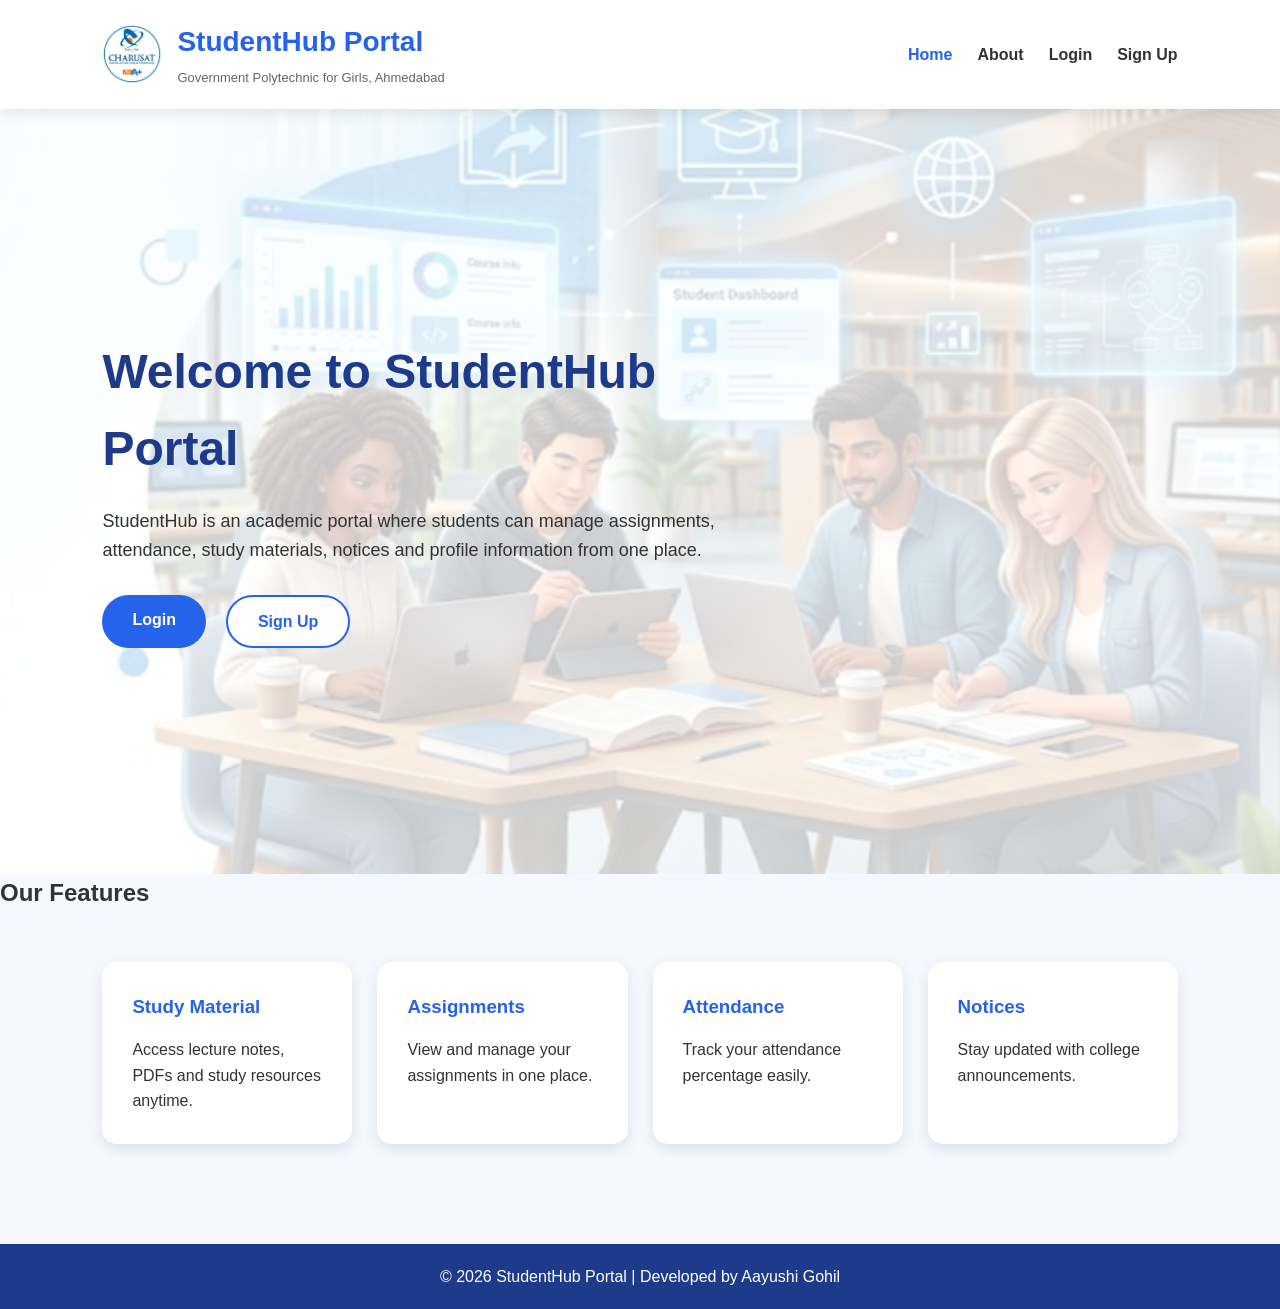
==== index.html @ e75ab16a "Completed Practical 1 - StudentHub Portal" ====
<!DOCTYPE html>
<html lang="en">

<head>
    <meta charset="UTF-8">
    <meta name="viewport" content="width=device-width, initial-scale=1.0">
    <title>StudentHub Portal</title>

    <!-- CSS -->
    <link rel="stylesheet" href="style.css">
</head>

<body>

    <!-- ===== HEADER ===== -->
    <header>

       <div class="logo">

    <img src="images/college-logo.png"
         alt="College Logo">

    <div class="logo-text">

        <h2>StudentHub Portal</h2>

        <p>Government Polytechnic for Girls, Ahmedabad</p>

    </div>

</div>

        <nav>
            <ul>
                <li><a href="index.html" class="active">Home</a></li>
                <li><a href="About.html">About</a></li>
                <li><a href="login.html">Login</a></li>
                <li><a href="Signup.html">Sign Up</a></li>
            </ul>
        </nav>

    </header>


    <main>

        <section class="hero">

            <div class="hero-text">

                <h1>Welcome to StudentHub Portal</h1>

                <p>
                    StudentHub is an academic portal where students can
                    manage assignments, attendance, study materials,
                    notices and profile information from one place.
                </p>

                <div class="buttons">

                    <a href="login.html" class="btn">Login</a>

                    <a href="Signup.html" class="btn secondary-btn">Sign Up</a>

                
        </section>


        <section class="features">

            <h2>Our Features</h2>

            <div class="feature-container">

                <article class="card">
                    <h3>Study Material</h3>
                    <p>Access lecture notes, PDFs and study resources anytime.</p>
                </article>

                <article class="card">
                    <h3>Assignments</h3>
                    <p>View and manage your assignments in one place.</p>
                </article>

                <article class="card">
                    <h3>Attendance</h3>
                    <p>Track your attendance percentage easily.</p>
                </article>

                <article class="card">
                    <h3>Notices</h3>
                    <p>Stay updated with college announcements.</p>
                </article>

            </div>

        </section>

    </main>

    <footer>

        <p>
            © 2026 StudentHub Portal | Developed by Aayushi Gohil
        </p>

    </footer>

</body>

</html>
---- style.css ----
/* =========================
   GLOBAL SETTINGS
========================= */

* {
    margin: 0;
    padding: 0;
    box-sizing: border-box;
    font-family: "Poppins", Arial, sans-serif;
}

body {
    background: #f5f8ff;
    color: #333;
    line-height: 1.6;
}


img {
    max-width: 100%;
}


/* =========================
   HEADER / NAVBAR
========================= */

header {

    background: white;

    display: flex;
    justify-content: space-between;
    align-items: center;

    padding: 20px 8%;

    box-shadow: 0 3px 15px rgba(0,0,0,0.1);

    position: sticky;
    top:0;

    z-index:100;

}



.logo h2 {

    color:#2563eb;
    font-size:28px;

}



nav ul {

    display:flex;
    list-style:none;
    gap:25px;

}



nav ul li a {

    text-decoration:none;
    color:#333;

    font-weight:600;

    transition:0.3s;

}



nav ul li a:hover,
nav ul li a.active {

    color:#2563eb;

}




/* =========================
   FOOTER
========================= */


footer {

    background:#1e3a8a;

    color:white;

    text-align:center;

    padding:20px;

    margin-top:50px;

}





/* =========================
   HOME PAGE HERO
========================= */


.hero {


    min-height:85vh;

    display:flex;

    align-items:center;

    padding:60px 8%;


    background-image:url("images/hero.jpg");

    background-size:cover;

    background-position:center;

    position:relative;


}



.hero::before {

    content:"";

    position:absolute;

    inset:0;

    background:rgba(255,255,255,0.78);

}



.hero-text {

    position:relative;

    z-index:1;

    width:60%;

}



.hero-text h1 {

    font-size:48px;

    color:#1e3a8a;

    margin-bottom:20px;

}



.hero-text p {

    font-size:18px;

    margin-bottom:30px;

}




.buttons {

    display:flex;

    gap:20px;

}




.btn,
button {


    padding:12px 30px;

    border:none;

    background:#2563eb;

    color:white;

    border-radius:30px;

    text-decoration:none;

    cursor:pointer;

    font-weight:bold;

}



.btn:hover,
button:hover {

    background:#1d4ed8;

}




.secondary-btn {

    background:white;

    color:#2563eb;

    border:2px solid #2563eb;

}





/* =========================
   COMMON PAGE BANNER
========================= */


.page-banner {


    text-align:center;

    padding:60px 8%;

    background:#eaf2ff;

}



.page-banner h1 {

    color:#1e3a8a;

    font-size:40px;

}





/* =========================
   CARDS
========================= */


.card {


    background:white;

    padding:30px;

    border-radius:15px;

    box-shadow:0 5px 15px rgba(0,0,0,0.1);

    transition:0.3s;


}



.card:hover {

    transform:translateY(-8px);

}



.card h3 {

    color:#2563eb;

    margin-bottom:15px;

}



/* =========================
   FEATURES / DASHBOARD CARDS
========================= */


.feature-container,
.stats-container,
.material-container {


    display:grid;

    grid-template-columns:repeat(4,1fr);

    gap:25px;

    padding:50px 8%;

}




/* =========================
   ABOUT PAGE
========================= */


.about-section {


    display:flex;

    align-items:center;

    gap:40px;

    padding:70px 8%;


}



.about-image,
.about-content {

    width:50%;

}



.about-image img {


    border-radius:20px;

    box-shadow:0 10px 25px rgba(0,0,0,0.15);

}



.about-content h1 {

    color:#1e3a8a;

    font-size:40px;

}





.info-section {


    display:grid;

    grid-template-columns:repeat(2,1fr);

    gap:30px;

    padding:50px 8%;

}




/* =========================
   LOGIN & SIGNUP
========================= */


.login-section,
.signup-section {


    min-height:75vh;

    display:flex;

    justify-content:center;

    align-items:center;

    padding:50px;


}



.login-container,
.signup-container {


    background:white;

    padding:40px;

    width:450px;

    border-radius:20px;

    box-shadow:0 10px 25px rgba(0,0,0,0.1);

}



.login-container h1,
.signup-container h1 {


    color:#1e3a8a;

    text-align:center;

    margin-bottom:15px;

}



.form-group {

    margin-bottom:20px;

}



.form-group label {

    display:block;

    margin-bottom:8px;

    font-weight:bold;

}



input,
select {


    width:100%;

    padding:12px;

    border:1px solid #ccc;

    border-radius:8px;

}




form button {

    width:100%;

}




/* =========================
   TABLES
========================= */


.assignment-section,
.attendance-table {


    padding:50px 8%;


}



table {


    width:100%;

    border-collapse:collapse;

    background:white;

    border-radius:10px;

    overflow:hidden;

}



th {


    background:#2563eb;

    color:white;

    padding:15px;

}



td {


    padding:15px;

    text-align:center;

    border-bottom:1px solid #ddd;

}
.dashboard-hero {


    display:flex;

    align-items:center;

    padding:60px 8%;

    gap:40px;


}
.dashboard-text,
.dashboard-image {

    width:50%;

}
.dashboard-image img {

    border-radius:20px;

}
.activity-section {

    padding:50px 8%;

}
.activity-section li {

    background:white;

    padding:15px;

    margin:10px;

    border-radius:10px;

}
.profile-section {


    display:flex;

    justify-content:center;

    gap:50px;

    padding:70px 8%;

}
.profile-card,
.profile-details {


    background:white;

    padding:30px;

    border-radius:20px;

    box-shadow:0 5px 15px rgba(0,0,0,0.1);

}
.profile-card img {


    width:200px;

    border-radius:50%;

}
.logout-section {


    min-height:70vh;

    display:flex;

    flex-direction:column;

    justify-content:center;

    align-items:center;

    gap:20px;

}



.logout-section a {


    background:#2563eb;

    color:white;

    padding:12px 30px;

    border-radius:30px;

    text-decoration:none;

}



/* =========================
   RESPONSIVE DESIGN
========================= */


@media(max-width:900px){


header {

    flex-direction:column;

    gap:20px;

}



nav ul {

    flex-wrap:wrap;

    justify-content:center;

}



.hero,
.about-section,
.dashboard-hero,
.profile-section {


    flex-direction:column;

    text-align:center;

}



.hero-text,
.about-image,
.about-content,
.dashboard-text,
.dashboard-image {


    width:100%;

}



.feature-container,
.stats-container,
.material-container {


    grid-template-columns:repeat(2,1fr);

}



.info-section {

    grid-template-columns:1fr;

}


}




@media(max-width:600px){


.logo h2 {

    font-size:24px;

}



.hero-text h1 {

    font-size:32px;

}



.buttons {

    flex-direction:column;

}



.feature-container,
.stats-container,
.material-container {


    grid-template-columns:1fr;

}



.login-container,
.signup-container {


    width:100%;

}



table {

    font-size:14px;

}



.profile-section {

    padding:30px;

}


}
/* Logo */

.logo{
    display:flex;
    align-items:center;
    gap:15px;
}

.logo img{
    width:60px;
    height:60px;
    object-fit:contain;
}

.logo-text h2{
    color:#2563eb;
    font-size:28px;
    margin:0;
}

.logo-text p{
    font-size:13px;
    color:#666;
    margin-top:3px;
}
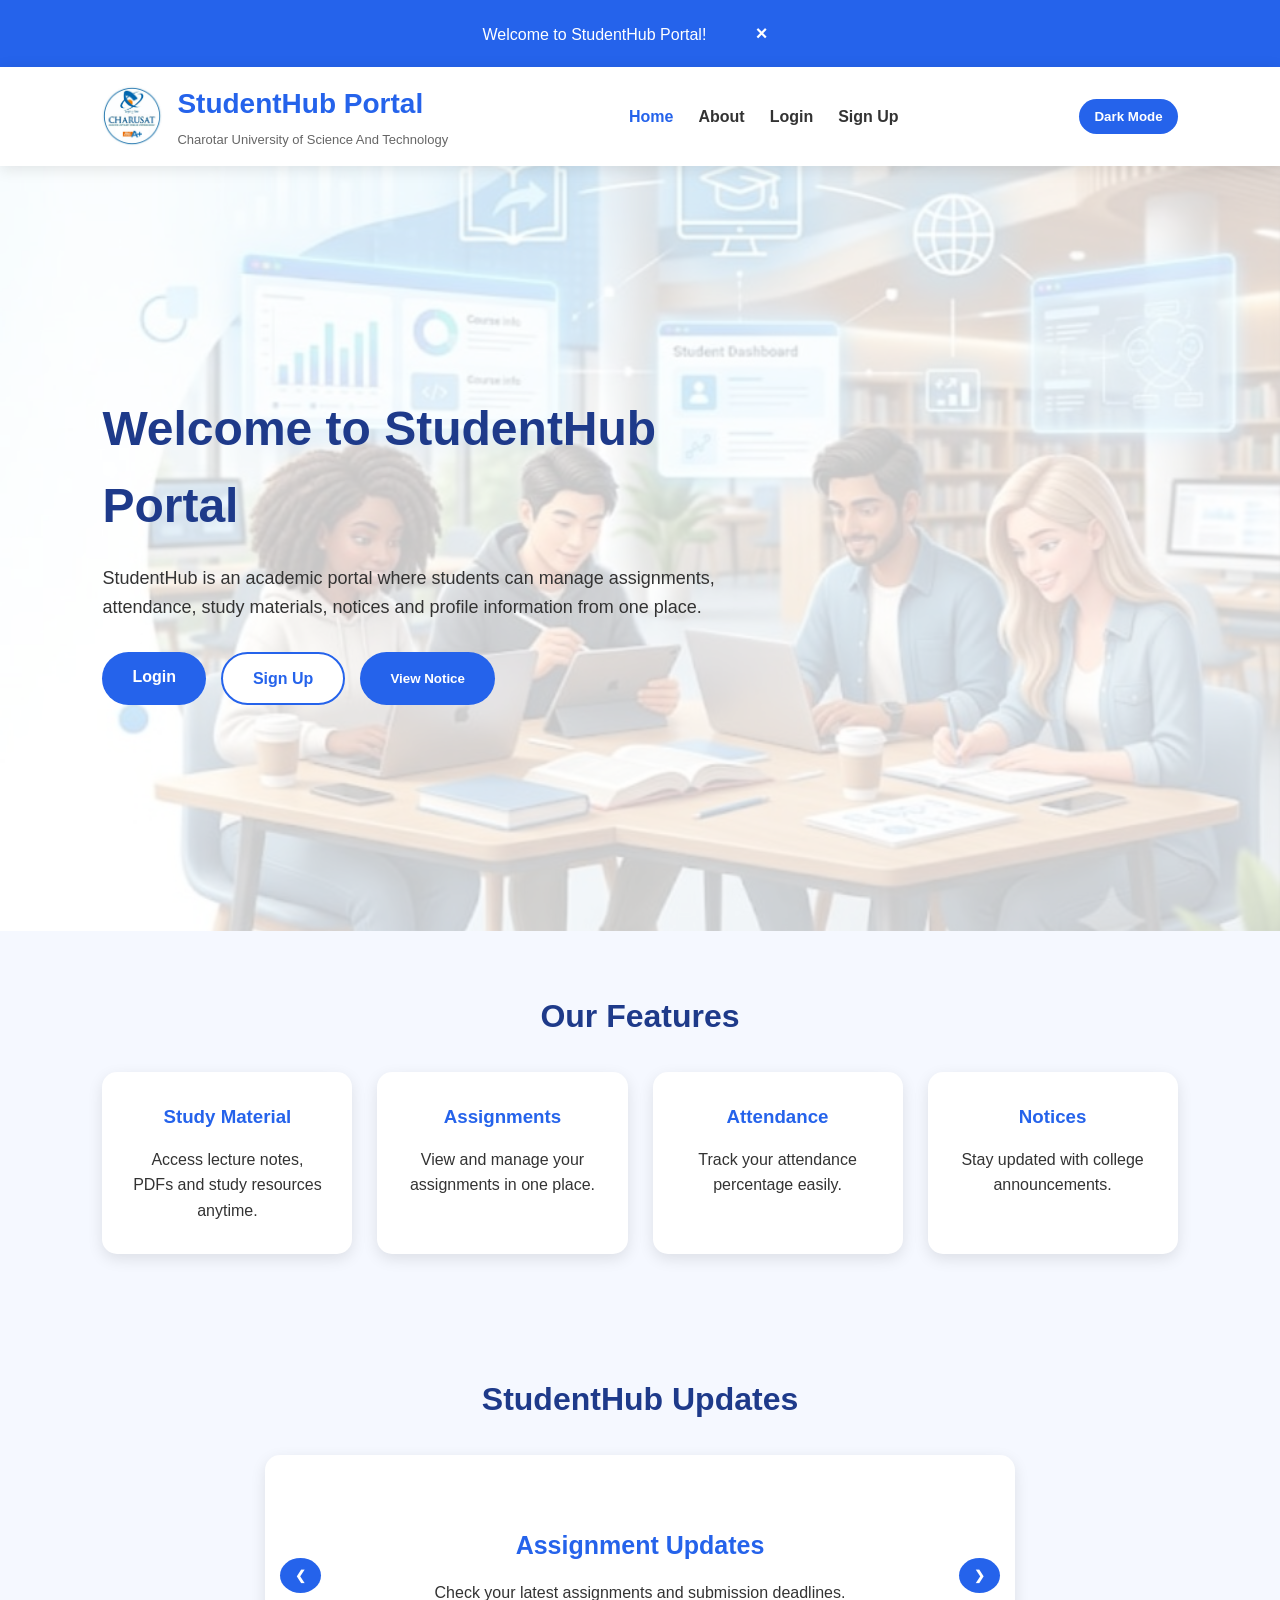
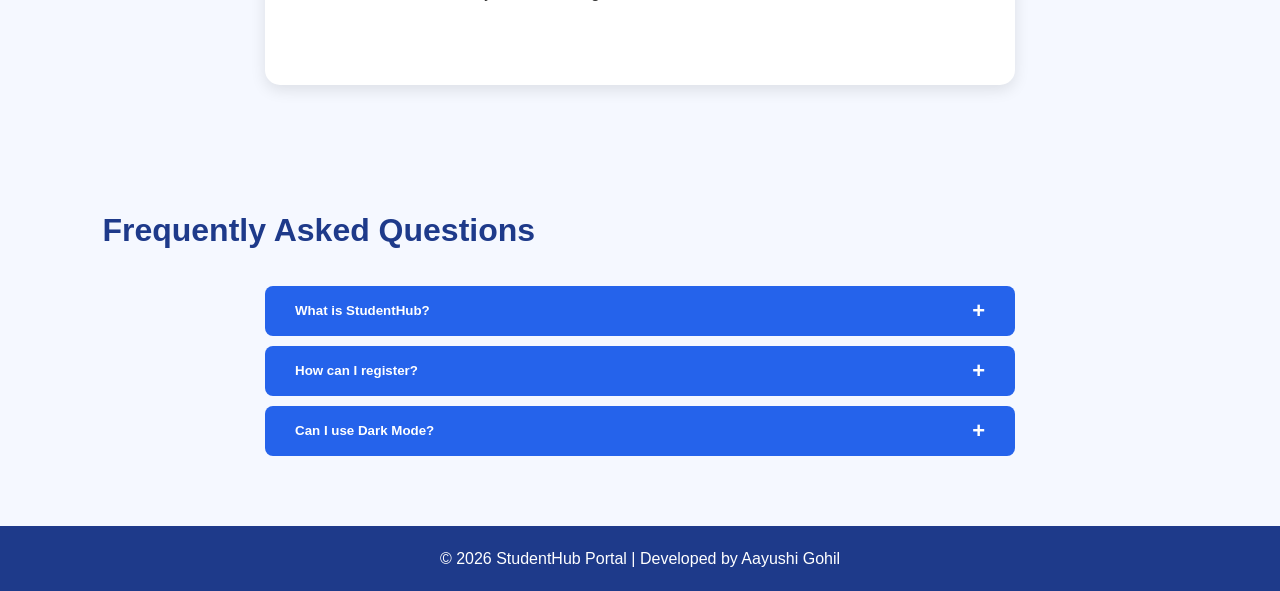
==== commit f4ddeb33: "Add StudentHub practical updates" ====
--- a/index.html
+++ b/index.html
@@ -1,111 +1,373 @@
+
 <!DOCTYPE html>
 <html lang="en">
-
 <head>
     <meta charset="UTF-8">
     <meta name="viewport" content="width=device-width, initial-scale=1.0">
+
     <title>StudentHub Portal</title>
 
-    <!-- CSS -->
     <link rel="stylesheet" href="style.css">
 </head>
 
 <body>
 
-    <!-- ===== HEADER ===== -->
+    <div id="notification" class="notification">
+         Welcome to StudentHub Portal!
+        <button onclick="closeNotification()">×</button>
+    </div>
     <header>
 
-       <div class="logo">
-
-    <img src="images/college-logo.png"
-         alt="College Logo">
-
-    <div class="logo-text">
-
-        <h2>StudentHub Portal</h2>
-
-        <p>Government Polytechnic for Girls, Ahmedabad</p>
-
-    </div>
-
-</div>
+        <div class="logo">
+
+            <img src="images/college-logo.png" alt="StudentHub Logo">
+
+            <div class="logo-text">
+
+                <h2>StudentHub Portal</h2>
+
+                <p>
+                    Charotar University of Science And Technology
+                </p>
+
+            </div>
+
+        </div>
+      <button 
+    class="hamburger" 
+    onclick="toggleMenu()" 
+    aria-label="Open navigation menu"
+    aria-expanded="false"
+    aria-controls="navMenu">
+    ☰
+</button>
 
         <nav>
-            <ul>
-                <li><a href="index.html" class="active">Home</a></li>
-                <li><a href="About.html">About</a></li>
-                <li><a href="login.html">Login</a></li>
-                <li><a href="Signup.html">Sign Up</a></li>
+
+            <ul id="navMenu">
+
+                <li>
+                    <a href="index.html" class="active">
+                        Home
+                    </a>
+                </li>
+
+                <li>
+                    <a href="About.html">
+                        About
+                    </a>
+                </li>
+
+                <li>
+                    <a href="login.html">
+                        Login
+                    </a>
+                </li>
+
+                <li>
+                    <a href="Signup.html">
+                        Sign Up
+                    </a>
+                </li>
+
             </ul>
+
         </nav>
-
+        <button id="themeBtn" class="theme-btn" onclick="toggleTheme()">
+    Dark Mode
+</button>
     </header>
 
-
     <main>
-
         <section class="hero">
 
             <div class="hero-text">
 
-                <h1>Welcome to StudentHub Portal</h1>
+                <h1>
+                    Welcome to StudentHub Portal
+                </h1>
 
                 <p>
+
                     StudentHub is an academic portal where students can
                     manage assignments, attendance, study materials,
                     notices and profile information from one place.
+
                 </p>
 
+
                 <div class="buttons">
 
-                    <a href="login.html" class="btn">Login</a>
-
-                    <a href="Signup.html" class="btn secondary-btn">Sign Up</a>
-
-                
+                    <a href="login.html" class="btn">
+                        Login
+                    </a>
+
+                    <a href="Signup.html"
+                       class="btn secondary-btn">
+
+                        Sign Up
+
+                    </a>
+
+                    <button onclick="openModal()">
+                        View Notice
+                    </button>
+
+                </div>
+
+            </div>
+
         </section>
-
-
         <section class="features">
 
             <h2>Our Features</h2>
 
+
             <div class="feature-container">
 
+
                 <article class="card">
-                    <h3>Study Material</h3>
-                    <p>Access lecture notes, PDFs and study resources anytime.</p>
+
+                    <h3>
+                         Study Material
+                    </h3>
+
+                    <p>
+                        Access lecture notes, PDFs and study
+                        resources anytime.
+                    </p>
+
                 </article>
 
+
                 <article class="card">
-                    <h3>Assignments</h3>
-                    <p>View and manage your assignments in one place.</p>
+
+                    <h3>
+                         Assignments
+                    </h3>
+
+                    <p>
+                        View and manage your assignments
+                        in one place.
+                    </p>
+
                 </article>
 
+
                 <article class="card">
-                    <h3>Attendance</h3>
-                    <p>Track your attendance percentage easily.</p>
+
+                    <h3>
+                         Attendance
+                    </h3>
+
+                    <p>
+                        Track your attendance percentage easily.
+                    </p>
+
                 </article>
 
+
                 <article class="card">
-                    <h3>Notices</h3>
-                    <p>Stay updated with college announcements.</p>
+
+                    <h3>
+                         Notices
+                    </h3>
+                    <p>
+                        Stay updated with college announcements.
+                    </p>
                 </article>
 
+
             </div>
 
         </section>
 
+        <section class="slider-section">
+
+            <h2>
+                StudentHub Updates
+            </h2>
+
+            <div class="slider">
+
+
+                <div class="slide active">
+
+                    <h3>
+                        Assignment Updates
+                    </h3>
+
+                    <p>
+                        Check your latest assignments
+                        and submission deadlines.
+                    </p>
+
+                </div>
+
+
+                <div class="slide">
+
+                    <h3>
+                         College Events
+                    </h3>
+
+                    <p>
+                        Stay updated with upcoming
+                        college events and activities.
+                    </p>
+
+                </div>
+
+
+                <div class="slide">
+
+                    <h3>
+                         Important Notices
+                    </h3>
+
+                    <p>
+                        Never miss important college
+                        announcements.
+                    </p>
+
+                </div>
+
+
+                <button
+                    class="slider-btn prev"
+                    onclick="changeSlide(-1)">
+
+                    ❮
+
+                </button>
+
+
+                <button
+                    class="slider-btn next"
+                    onclick="changeSlide(1)">
+
+                    ❯
+
+                </button>
+
+
+            </div>
+
+        </section>
+
+
+
+        <!-- =========================
+             FAQ SECTION
+        ========================== -->
+
+        <section class="faq-section" id="faq">
+
+            <h2>
+                Frequently Asked Questions
+            </h2>
+
+
+            <div class="faq">
+
+
+                <button class="faq-question">
+
+                    What is StudentHub?
+                    <span>+</span>
+                </button>
+                <div class="faq-answer">
+
+                    <p>
+
+                        StudentHub is an academic portal
+                        that helps students manage study
+                        materials, assignments, attendance
+                        and notices.
+
+                    </p>
+
+                </div>
+
+            </div>
+
+
+
+            <div class="faq">
+
+
+                <button class="faq-question">
+
+                    How can I register?
+
+                    <span>+</span>
+
+                </button>
+
+
+                <div class="faq-answer">
+
+                    <p>
+
+                        Click on the Sign Up option in the
+                        navigation menu and complete the
+                        registration form.
+
+                    </p>
+
+                </div>
+
+            </div>
+            <div class="faq">
+                <button class="faq-question">
+                    Can I use Dark Mode?
+                    <span>+</span>
+                </button>
+                <div class="faq-answer">
+
+                    <p>
+
+                        Yes. Click the Dark Mode button
+                        at the top of the page. Your
+                        preference is saved automatically.
+
+                    </p>
+
+                </div>
+
+            </div>
+        </section>
     </main>
-
+    <div id="modal" class="modal">
+        <div class="modal-content">
+            <button
+                class="close-btn"
+                onclick="closeModal()">
+
+                ×
+            </button>
+            <h2>
+                 Important Notice
+            </h2>
+            <p>
+                Internal examinations will begin next week.
+                Students are requested to check the examination
+                schedule and prepare accordingly.
+            </p>
+            <button onclick="closeModal()">
+                Okay
+            </button>
+        </div>
+    </div>
     <footer>
-
         <p>
-            © 2026 StudentHub Portal | Developed by Aayushi Gohil
+            © 2026 StudentHub Portal |
+            Developed by Aayushi Gohil
+
         </p>
 
     </footer>
+    <script src="script.js"></script>
 
 </body>
-
 </html>
--- a/style.css
+++ b/style.css
@@ -1,6 +1,3 @@
-/* =========================
-   GLOBAL SETTINGS
-========================= */
 
 * {
     margin: 0;
@@ -8,841 +5,2403 @@
     box-sizing: border-box;
     font-family: "Poppins", Arial, sans-serif;
 }
-
+html {
+    scroll-behavior: smooth;
+}
 body {
     background: #f5f8ff;
     color: #333;
     line-height: 1.6;
-}
-
-
+    transition: 0.3s;
+}
 img {
     max-width: 100%;
 }
-
-
-/* =========================
-   HEADER / NAVBAR
-========================= */
-
 header {
-
     background: white;
-
     display: flex;
     justify-content: space-between;
     align-items: center;
-
-    padding: 20px 8%;
-
-    box-shadow: 0 3px 15px rgba(0,0,0,0.1);
-
+    padding: 15px 8%;
+    box-shadow: 0 3px 15px rgba(0, 0, 0, 0.1);
     position: sticky;
-    top:0;
-
-    z-index:100;
-
-}
-
-
-
-.logo h2 {
-
-    color:#2563eb;
-    font-size:28px;
-
-}
-
-
-
+    top: 0;
+    z-index: 100;
+}
+.logo {
+    display: flex;
+    align-items: center;
+    gap: 15px;
+}
+.logo img {
+    width: 60px;
+    height: 60px;
+    object-fit: contain;
+}
+.logo-text h2 {
+    color: #2563eb;
+    font-size: 28px;
+    margin: 0;
+}
+
+.logo-text p {
+    font-size: 13px;
+    color: #666;
+    margin-top: 3px;
+}
 nav ul {
-
-    display:flex;
-    list-style:none;
-    gap:25px;
-
-}
-
-
-
+    display: flex;
+    list-style: none;
+    gap: 25px;
+}
 nav ul li a {
-
-    text-decoration:none;
-    color:#333;
-
-    font-weight:600;
-
-    transition:0.3s;
-
-}
-
-
-
+    text-decoration: none;
+    color: #333;
+    font-weight: 600;
+    transition: 0.3s;
+}
 nav ul li a:hover,
 nav ul li a.active {
-
-    color:#2563eb;
-
-}
-
-
-
-
-/* =========================
-   FOOTER
-========================= */
-
-
-footer {
-
-    background:#1e3a8a;
-
-    color:white;
-
-    text-align:center;
-
-    padding:20px;
-
-    margin-top:50px;
-
-}
-
-
-
-
-
-/* =========================
-   HOME PAGE HERO
-========================= */
-
-
-.hero {
-
-
-    min-height:85vh;
-
-    display:flex;
-
-    align-items:center;
-
-    padding:60px 8%;
-
-
-    background-image:url("images/hero.jpg");
-
-    background-size:cover;
-
-    background-position:center;
-
-    position:relative;
-
-
-}
-
-
-
-.hero::before {
-
-    content:"";
-
-    position:absolute;
-
-    inset:0;
-
-    background:rgba(255,255,255,0.78);
-
-}
-
-
-
-.hero-text {
-
-    position:relative;
-
-    z-index:1;
-
-    width:60%;
-
-}
-
-
-
-.hero-text h1 {
-
-    font-size:48px;
-
-    color:#1e3a8a;
-
-    margin-bottom:20px;
-
-}
-
-
-
-.hero-text p {
-
-    font-size:18px;
-
-    margin-bottom:30px;
-
-}
-
-
-
-
-.buttons {
-
-    display:flex;
-
-    gap:20px;
-
-}
-
-
-
-
+    color: #2563eb;
+}
+.hamburger {
+    display: none;
+    background: #2563eb;
+    color: white;
+    border: none;
+    padding: 10px 15px;
+    border-radius: 6px;
+    cursor: pointer;
+    font-size: 20px;
+}
+.notification {
+    background: #2563eb;
+    color: white;
+    text-align: center;
+    padding: 10px;
+    font-weight: 500;
+}
+.notification button {
+    background: transparent;
+    border: none;
+    color: white;
+    font-size: 20px;
+    margin-left: 15px;
+    cursor: pointer;
+}
 .btn,
 button {
-
-
-    padding:12px 30px;
-
-    border:none;
-
-    background:#2563eb;
-
-    color:white;
-
-    border-radius:30px;
-
-    text-decoration:none;
-
-    cursor:pointer;
-
-    font-weight:bold;
-
-}
-
-
+    padding: 12px 30px;
+    border: none;
+    background: #2563eb;
+    color: white;
+    border-radius: 30px;
+    text-decoration: none;
+    cursor: pointer;
+    font-weight: bold;
+    transition: 0.3s;
+}
 
 .btn:hover,
 button:hover {
-
-    background:#1d4ed8;
-
-}
-
-
-
-
+    background: #1d4ed8;
+}
 .secondary-btn {
-
-    background:white;
-
-    color:#2563eb;
-
-    border:2px solid #2563eb;
-
-}
-
-
-
-
-
-/* =========================
-   COMMON PAGE BANNER
-========================= */
-
+    background: white;
+    color: #2563eb;
+    border: 2px solid #2563eb;
+}
+.theme-btn {
+    padding: 10px 15px;
+    border: none;
+    border-radius: 20px;
+    background: #2563eb;
+    color: white;
+    cursor: pointer;
+}
+.hero {
+    min-height: 85vh;
+    display: flex;
+    align-items: center;
+    padding: 60px 8%;
+    background-image: url("images/hero.jpg");
+    background-size: cover;
+    background-position: center;
+    position: relative;
+}
+.hero::before {
+    content: "";
+    position: absolute;
+    inset: 0;
+    background: rgba(255, 255, 255, 0.78);
+}
+.hero-text {
+    position: relative;
+    z-index: 1;
+    width: 60%;
+}
+.hero-text h1 {
+    font-size: 48px;
+    color: #1e3a8a;
+    margin-bottom: 20px;
+}
+
+.hero-text p {
+    font-size: 18px;
+    margin-bottom: 30px;
+}
+.buttons {
+    display: flex;
+    gap: 15px;
+    flex-wrap: wrap;
+}
+.features {
+    padding: 60px 8%;
+    text-align: center;
+}
+
+.features h2,
+.slider-section h2,
+.faq-section h2 {
+    color: #1e3a8a;
+    margin-bottom: 30px;
+    font-size: 32px;
+}
+
+.feature-container {
+    display: grid;
+    grid-template-columns: repeat(4, 1fr);
+    gap: 25px;
+}
+.card {
+    background: white;
+    padding: 30px;
+    border-radius: 15px;
+    box-shadow: 0 5px 15px rgba(0, 0, 0, 0.1);
+    transition: 0.3s;
+}
+
+.card:hover {
+    transform: translateY(-8px);
+}
+
+.card h3 {
+    color: #2563eb;
+    margin-bottom: 15px;
+}
+.slider-section {
+    padding: 60px 8%;
+    text-align: center;
+}
+.slider {
+    position: relative;
+    max-width: 750px;
+    height: 230px;
+    margin: auto;
+    overflow: hidden;
+    background: white;
+    border-radius: 15px;
+    box-shadow: 0 5px 15px rgba(0, 0, 0, 0.1);
+}
+.slide {
+    display: none;
+    padding: 70px 50px;
+}
+
+.slide.active {
+    display: block;
+}
+.slide h3 {
+    color: #2563eb;
+    font-size: 25px;
+    margin-bottom: 15px;
+}
+
+.slider-btn {
+    position: absolute;
+    top: 45%;
+    padding: 10px 15px;
+    border-radius: 50%;
+}
+.prev {
+    left: 15px;
+}
+
+.next {
+    right: 15px;
+}
+.faq-section {
+    padding: 60px 8%;
+}
+.faq {
+    max-width: 750px;
+    margin: 10px auto;
+}
+.faq-question {
+    width: 100%;
+    border-radius: 8px;
+    display: flex;
+    justify-content: space-between;
+    align-items: center;
+    text-align: left;
+}
+
+.faq-question span {
+    font-size: 22px;
+}
+.faq-answer {
+    display: none;
+    background: white;
+    padding: 20px;
+    border-radius: 0 0 8px 8px;
+}
+.faq-answer.show {
+    display: block;
+}
+.modal {
+    display: none;
+    position: fixed;
+    inset: 0;
+    background: rgba(0, 0, 0, 0.6);
+    justify-content: center;
+    align-items: center;
+    z-index: 500;
+}
+.modal-content {
+    position: relative;
+    background: white;
+    padding: 40px;
+    width: 90%;
+    max-width: 500px;
+    border-radius: 15px;
+    text-align: center;
+    animation: popup 0.3s ease;
+}
+.modal-content h2 {
+    color: #1e3a8a;
+    margin-bottom: 15px;
+}
+.modal-content p {
+    margin-bottom: 20px;
+}
+.close-btn {
+    position: absolute;
+    top: 10px;
+    right: 15px;
+    background: transparent;
+    color: #333;
+    font-size: 25px;
+    padding: 5px;
+}
+.close-btn:hover {
+    background: transparent;
+    color: red;
+}
+.dashboard-hero {
+    display: flex;
+    align-items: center;
+    justify-content: space-between;
+    gap: 50px;
+    padding: 60px 8%;
+    background: #f5f8ff;
+}
+.dashboard-text {
+    width: 55%;
+}
+.dashboard-text h1 {
+    font-size: 42px;
+    color: #1e3a8a;
+    margin-bottom: 20px;
+}
+.dashboard-text p {
+    font-size: 17px;
+    color: #555;
+    line-height: 1.7;
+}
+.dashboard-image {
+    width: 40%;
+    text-align: center;
+}
+.dashboard-image img {
+    width: 100%;
+    max-width: 450px;
+    height: 280px;
+    object-fit: cover;
+    border-radius: 15px;
+    box-shadow: 0 5px 15px rgba(0, 0, 0, 0.12);
+}
+.stats-section {
+    padding: 50px 8%;
+    text-align: center;
+    background: white;
+}
+.stats-section h2 {
+    color: #1e3a8a;
+    font-size: 32px;
+    margin-bottom: 30px;
+}
+.stats-container {
+    display: grid;
+    grid-template-columns: repeat(4, 1fr);
+    gap: 25px;
+}
+.stats-container .card {
+    background: white;
+    padding: 30px 20px;
+    border-radius: 15px;
+    box-shadow: 0 5px 15px rgba(0, 0, 0, 0.1);
+    transition: 0.3s;
+}
+.stats-container .card:hover {
+    transform: translateY(-8px);
+}
+.stats-container .card h3 {
+    color: #2563eb;
+    font-size: 20px;
+    margin-bottom: 12px;
+}
+
+.stats-container .card p {
+    color: #555;
+    font-size: 15px;
+}
+.activity-section {
+    padding: 50px 8%;
+    background: #f5f8ff;
+}
+
+.activity-section h2 {
+    text-align: center;
+    color: #1e3a8a;
+    font-size: 32px;
+    margin-bottom: 30px;
+}
+
+.activity-section ul {
+    max-width: 750px;
+    margin: auto;
+    padding: 0;
+    list-style: none;
+}
+
+.activity-section li {
+    background: white;
+    margin-bottom: 12px;
+    padding: 16px 20px;
+    border-left: 5px solid #2563eb;
+    border-radius: 6px;
+    box-shadow: 0 3px 10px rgba(0, 0, 0, 0.08);
+    color: #444;
+}
+.about-section {
+    display: flex;
+    align-items: center;
+    gap: 60px;
+    padding: 70px 8%;
+    background: #f5f8ff;
+}
+.about-image {
+    width: 45%;
+}
+.about-image img {
+    width: 100%;
+    height: 330px;
+    object-fit: cover;
+    border-radius: 15px;
+    box-shadow: 0 5px 15px rgba(0, 0, 0, 0.12);
+}
+.about-content {
+    width: 55%;
+}
+.about-content h1 {
+    color: #1e3a8a;
+    font-size: 38px;
+    margin-bottom: 20px;
+}
+.about-content p {
+    color: #555;
+    margin-bottom: 15px;
+    font-size: 16px;
+}
+.info-section {
+    display: grid;
+    grid-template-columns: repeat(2, 1fr);
+    gap: 25px;
+    padding: 50px 8%;
+    background: white;
+}
+
+.info-section article {
+    background: white;
+    padding: 30px;
+    border-radius: 15px;
+    box-shadow: 0 5px 15px rgba(0, 0, 0, 0.1);
+}
+
+.info-section h2 {
+    color: #2563eb;
+    margin-bottom: 15px;
+}
+
+.info-section p {
+    color: #555;
+}
+.mission-section {
+    padding: 60px 8%;
+    text-align: center;
+    background: #f5f8ff;
+}
+.mission-section > h2 {
+    color: #1e3a8a;
+    font-size: 32px;
+    margin-bottom: 30px;
+}
+
+.card-container {
+    display: grid;
+    grid-template-columns: repeat(3, 1fr);
+    gap: 25px;
+}
+
+.card-container .card {
+    background: white;
+}
+.login-section {
+    min-height: calc(100vh - 170px);
+    display: flex;
+    justify-content: center;
+    align-items: flex-start;
+    padding: 50px 20px;
+    background: #f5f8ff;
+}
+
+.login-container {
+    width: 420px;
+    background: white;
+    padding: 35px 40px;
+    border-radius: 10px;
+    box-shadow: 0 4px 15px rgba(0, 0, 0, 0.1);
+}
+
+.login-container h1 {
+    text-align: center;
+    color: #1e3f8f;
+    font-size: 28px;
+    margin-bottom: 10px;
+}
+
+.login-container > p:first-of-type {
+    text-align: center;
+    color: #555;
+    font-size: 14px;
+    line-height: 1.5;
+    margin-bottom: 25px;
+}
+
+.login-container form {
+    width: 100%;
+}
+
+.form-group {
+    margin-bottom: 18px;
+}
+.form-group label {
+    display: block;
+    color: #222;
+    font-size: 14px;
+    font-weight: 600;
+    margin-bottom: 7px;
+}
+.form-group input {
+    width: 100%;
+    height: 42px;
+    padding: 8px 12px;
+    border: 1px solid #c7c7c7;
+    border-radius: 5px;
+    outline: none;
+    font-size: 14px;
+    background: white;
+}
+.form-group input:focus {
+    border-color: #2864e8;
+    box-shadow: 0 0 4px rgba(40, 100, 232, 0.25);
+}
+.login-container form button {
+    width: 100%;
+    height: 42px;
+    border: none;
+    border-radius: 22px;
+    background: #2864e8;
+    color: white;
+    font-size: 15px;
+    font-weight: 600;
+    cursor: pointer;
+    margin-top: 5px;
+}
+.login-container form button:hover {
+    background: #1e52c7;
+}
+
+.login-container > p:last-of-type {
+    text-align: center;
+    color: #555;
+    font-size: 14px;
+    margin-top: 20px;
+}
+
+.login-container > p:last-of-type a {
+    color: #2864e8;
+    text-decoration: none;
+    font-weight: 600;
+}
+
+.login-container > p:last-of-type a:hover {
+    text-decoration: underline;
+}
+.signup-section {
+    min-height: calc(100vh - 170px);
+    display: flex;
+    justify-content: center;
+    align-items: flex-start;
+    padding: 40px 20px;
+    background: #f5f8ff;
+}
+.signup-container {
+    width: 480px;
+    background: white;
+    padding: 35px 40px;
+    border-radius: 10px;
+    box-shadow: 0 4px 15px rgba(0, 0, 0, 0.1);
+}
+.signup-container h1 {
+    text-align: center;
+    color: #1e3f8f;
+    font-size: 28px;
+    margin-bottom: 10px;
+}
+.signup-container > p:first-of-type {
+    text-align: center;
+    color: #555;
+    font-size: 14px;
+    margin-bottom: 25px;
+}
+
+.signup-container .form-group {
+    margin-bottom: 17px;
+}
+.signup-container .form-group label {
+    display: block;
+    font-weight: 600;
+    font-size: 14px;
+    margin-bottom: 7px;
+}
+.signup-container input[type="text"],
+.signup-container input[type="email"],
+.signup-container input[type="tel"],
+.signup-container input[type="password"],
+.signup-container select {
+    width: 100%;
+    height: 42px;
+    padding: 8px 12px;
+    border: 1px solid #c7c7c7;
+    border-radius: 5px;
+    outline: none;
+    font-size: 14px;
+    background: white;
+}
+.signup-container input:focus,
+.signup-container select:focus {
+    border-color: #2864e8;
+}
+.signup-container input[type="radio"] {
+    width: auto;
+    height: auto;
+    margin-right: 5px;
+    margin-left: 8px;
+}
+
+.signup-container input[type="radio"]:first-child {
+    margin-left: 0;
+}
+
+.signup-container form > button {
+    width: 100%;
+    height: 42px;
+    margin-top: 5px;
+}
+
+.signup-container > p:last-of-type {
+    text-align: center;
+    margin-top: 18px;
+    color: #555;
+    font-size: 14px;
+}
+
+.signup-container > p:last-of-type a {
+    color: #2563eb;
+    font-weight: 600;
+    text-decoration: none;
+}
 
 .page-banner {
-
-
-    text-align:center;
-
-    padding:60px 8%;
-
-    background:#eaf2ff;
-
-}
-
-
+    text-align: center;
+    padding: 50px 20px;
+    background: #f5f8ff;
+}
 
 .page-banner h1 {
-
-    color:#1e3a8a;
-
-    font-size:40px;
-
-}
-
-
-
-
-
-/* =========================
-   CARDS
-========================= */
-
-
-.card {
-
-
-    background:white;
-
-    padding:30px;
-
-    border-radius:15px;
-
-    box-shadow:0 5px 15px rgba(0,0,0,0.1);
-
-    transition:0.3s;
-
-
-}
-
-
-
-.card:hover {
-
-    transform:translateY(-8px);
-
-}
-
-
-
-.card h3 {
-
-    color:#2563eb;
-
-    margin-bottom:15px;
-
-}
-
-
-
-/* =========================
-   FEATURES / DASHBOARD CARDS
-========================= */
-
-
-.feature-container,
-.stats-container,
+    color: #1e3a8a;
+    font-size: 38px;
+    margin-bottom: 10px;
+}
+
+.page-banner p {
+    color: #555;
+    font-size: 16px;
+}
+.assignment-section {
+    padding: 30px 8% 60px;
+    background: #f5f8ff;
+}
+
+.assignment-section table {
+    width: 100%;
+    border-collapse: collapse;
+    background: white;
+    border-radius: 10px;
+    overflow: hidden;
+    box-shadow: 0 5px 15px rgba(0, 0, 0, 0.1);
+}
+
+.assignment-section th {
+    background: #2563eb;
+    color: white;
+    padding: 15px;
+    text-align: left;
+}
+
+.assignment-section td {
+    padding: 15px;
+    border-bottom: 1px solid #eee;
+}
+
+.assignment-section tr:last-child td {
+    border-bottom: none;
+}
+
+.assignment-section tr:hover {
+    background: #f5f8ff;
+}
+
+.attendance-overview {
+    padding: 30px 8%;
+    background: #f5f8ff;
+    text-align: center;
+}
+
+.attendance-card {
+    max-width: 400px;
+    margin: auto;
+    background: white;
+    padding: 35px;
+    border-radius: 15px;
+    box-shadow: 0 5px 15px rgba(0, 0, 0, 0.1);
+}
+
+.attendance-card h2 {
+    color: #1e3a8a;
+    margin-bottom: 10px;
+}
+
+.attendance-card h1 {
+    color: #2563eb;
+    font-size: 50px;
+    margin: 10px 0;
+}
+
+.attendance-card p {
+    color: #555;
+}
+
+.attendance-table {
+    padding: 30px 8% 60px;
+    background: #f5f8ff;
+}
+
+.attendance-table h2 {
+    text-align: center;
+    color: #1e3a8a;
+    margin-bottom: 25px;
+}
+
+.attendance-table table {
+    width: 100%;
+    border-collapse: collapse;
+    background: white;
+    border-radius: 10px;
+    overflow: hidden;
+    box-shadow: 0 5px 15px rgba(0, 0, 0, 0.1);
+}
+
+.attendance-table th {
+    background: #2563eb;
+    color: white;
+    padding: 15px;
+    text-align: left;
+}
+
+.attendance-table td {
+    padding: 15px;
+    border-bottom: 1px solid #eee;
+}
+.material-section {
+    padding: 40px 8%;
+    text-align: center;
+    background: #f5f8ff;
+}
+
+.material-section h2 {
+    color: #1e3a8a;
+    font-size: 30px;
+    margin-bottom: 30px;
+}
+
 .material-container {
-
-
-    display:grid;
-
-    grid-template-columns:repeat(4,1fr);
-
-    gap:25px;
-
-    padding:50px 8%;
-
-}
-
-
-
-
-/* =========================
-   ABOUT PAGE
-========================= */
-
-
-.about-section {
-
-
-    display:flex;
-
-    align-items:center;
-
-    gap:40px;
-
-    padding:70px 8%;
-
-
-}
-
-
-
-.about-image,
-.about-content {
-
-    width:50%;
-
-}
-
-
-
-.about-image img {
-
-
-    border-radius:20px;
-
-    box-shadow:0 10px 25px rgba(0,0,0,0.15);
-
-}
-
-
-
-.about-content h1 {
-
-    color:#1e3a8a;
-
-    font-size:40px;
-
-}
-
-
-
-
-
-.info-section {
-
-
-    display:grid;
-
-    grid-template-columns:repeat(2,1fr);
-
-    gap:30px;
-
-    padding:50px 8%;
-
-}
-
-
-
-
-/* =========================
-   LOGIN & SIGNUP
-========================= */
-
-
-.login-section,
-.signup-section {
-
-
-    min-height:75vh;
-
-    display:flex;
-
-    justify-content:center;
-
-    align-items:center;
-
-    padding:50px;
-
-
-}
-
-
-
-.login-container,
-.signup-container {
-
-
-    background:white;
-
-    padding:40px;
-
-    width:450px;
-
-    border-radius:20px;
-
-    box-shadow:0 10px 25px rgba(0,0,0,0.1);
-
-}
-
-
-
-.login-container h1,
-.signup-container h1 {
-
-
-    color:#1e3a8a;
-
-    text-align:center;
-
-    margin-bottom:15px;
-
-}
-
-
-
-.form-group {
-
-    margin-bottom:20px;
-
-}
-
-
-
-.form-group label {
-
-    display:block;
-
-    margin-bottom:8px;
-
-    font-weight:bold;
-
-}
-
-
-
-input,
-select {
-
-
-    width:100%;
-
-    padding:12px;
-
-    border:1px solid #ccc;
-
-    border-radius:8px;
-
-}
-
-
-
-
-form button {
-
-    width:100%;
-
-}
-
-
-
-
-/* =========================
-   TABLES
-========================= */
-
-
-.assignment-section,
-.attendance-table {
-
-
-    padding:50px 8%;
-
-
-}
-
-
-
-table {
-
-
-    width:100%;
-
-    border-collapse:collapse;
-
-    background:white;
-
-    border-radius:10px;
-
-    overflow:hidden;
-
-}
-
-
-
-th {
-
-
-    background:#2563eb;
-
-    color:white;
-
-    padding:15px;
-
-}
-
-
-
-td {
-
-
-    padding:15px;
-
-    text-align:center;
-
-    border-bottom:1px solid #ddd;
-
-}
-.dashboard-hero {
-
-
-    display:flex;
-
-    align-items:center;
-
-    padding:60px 8%;
-
-    gap:40px;
-
-
-}
-.dashboard-text,
-.dashboard-image {
-
-    width:50%;
-
-}
-.dashboard-image img {
-
-    border-radius:20px;
-
-}
-.activity-section {
-
-    padding:50px 8%;
-
-}
-.activity-section li {
-
-    background:white;
-
-    padding:15px;
-
-    margin:10px;
-
-    border-radius:10px;
-
-}
+    display: grid;
+    grid-template-columns: repeat(4, 1fr);
+    gap: 25px;
+}
+
+.material-container .card {
+    text-align: center;
+}
+
+.material-container .card p {
+    color: #555;
+    margin-bottom: 20px;
+}
+
+.material-container .card a {
+    display: inline-block;
+    color: #2563eb;
+    text-decoration: none;
+    font-weight: 600;
+}
+
+.material-container .card a:hover {
+    text-decoration: underline;
+}
+
+.resource-section {
+    padding: 50px 8%;
+    background: white;
+    text-align: center;
+}
+
+.resource-section h2 {
+    color: #1e3a8a;
+    margin-bottom: 20px;
+}
+
+.resource-section ul {
+    list-style: none;
+    max-width: 600px;
+    margin: auto;
+}
+
+.resource-section li {
+    background: #f5f8ff;
+    margin-bottom: 10px;
+    padding: 12px;
+    border-left: 4px solid #2563eb;
+    text-align: left;
+    border-radius: 5px;
+}
+.notice-section {
+    padding: 40px 8% 60px;
+    display: grid;
+    grid-template-columns: repeat(3, 1fr);
+    gap: 25px;
+    background: #f5f8ff;
+}
+
+.notice-section .card {
+    background: white;
+}
+
+.notice-section .card h3 {
+    color: #2563eb;
+}
+
+.notice-section .card p {
+    color: #555;
+    margin-bottom: 15px;
+}
+
+.notice-section .card small {
+    color: #777;
+}
+
 .profile-section {
-
-
-    display:flex;
-
-    justify-content:center;
-
-    gap:50px;
-
-    padding:70px 8%;
-
-}
-.profile-card,
+    display: flex;
+    align-items: stretch;
+    justify-content: center;
+    gap: 30px;
+    padding: 60px 8%;
+    background: #f5f8ff;
+}
+
+.profile-card {
+    width: 300px;
+    background: white;
+    padding: 35px 25px;
+    border-radius: 15px;
+    text-align: center;
+    box-shadow: 0 5px 15px rgba(0, 0, 0, 0.1);
+}
+
+.profile-card img {
+    width: 140px;
+    height: 140px;
+    border-radius: 50%;
+    object-fit: cover;
+    margin-bottom: 15px;
+    border: 4px solid #2563eb;
+}
+
+.profile-card h1 {
+    color: #1e3a8a;
+    font-size: 25px;
+    margin-bottom: 5px;
+}
+
+.profile-card p {
+    color: #666;
+}
+
 .profile-details {
-
-
-    background:white;
-
-    padding:30px;
-
-    border-radius:20px;
-
-    box-shadow:0 5px 15px rgba(0,0,0,0.1);
-
-}
-.profile-card img {
-
-
-    width:200px;
-
-    border-radius:50%;
-
+    width: 500px;
+    background: white;
+    padding: 35px;
+    border-radius: 15px;
+    box-shadow: 0 5px 15px rgba(0, 0, 0, 0.1);
+}
+
+.profile-details h2 {
+    color: #1e3a8a;
+    margin-bottom: 25px;
+}
+
+.profile-details p {
+    padding: 12px 0;
+    border-bottom: 1px solid #eee;
+    color: #555;
+}
+
+.profile-details p:last-child {
+    border-bottom: none;
+}
+
+.profile-details strong {
+    color: #2563eb;
 }
 .logout-section {
-
-
-    min-height:70vh;
-
-    display:flex;
-
-    flex-direction:column;
-
-    justify-content:center;
-
-    align-items:center;
-
-    gap:20px;
-
-}
-
-
-
+    min-height: calc(100vh - 170px);
+    display: flex;
+    flex-direction: column;
+    justify-content: center;
+    align-items: center;
+    text-align: center;
+    padding: 50px 20px;
+    background: #f5f8ff;
+}
+
+.logout-section h1 {
+    color: #1e3a8a;
+    font-size: 36px;
+    margin-bottom: 15px;
+}
+
+.logout-section p {
+    color: #555;
+    margin-bottom: 25px;
+}
 .logout-section a {
-
-
-    background:#2563eb;
-
-    color:white;
-
-    padding:12px 30px;
-
-    border-radius:30px;
-
-    text-decoration:none;
-
-}
-
-
-
-/* =========================
-   RESPONSIVE DESIGN
-========================= */
-
-
-@media(max-width:900px){
-
-
-header {
-
-    flex-direction:column;
-
-    gap:20px;
-
-}
-
-
-
-nav ul {
-
-    flex-wrap:wrap;
-
-    justify-content:center;
-
-}
-
-
-
-.hero,
-.about-section,
-.dashboard-hero,
-.profile-section {
-
-
-    flex-direction:column;
-
-    text-align:center;
-
-}
-
-
-
-.hero-text,
-.about-image,
-.about-content,
-.dashboard-text,
-.dashboard-image {
-
-
-    width:100%;
-
-}
-
-
-
-.feature-container,
-.stats-container,
-.material-container {
-
-
-    grid-template-columns:repeat(2,1fr);
-
-}
-
-
-
-.info-section {
-
-    grid-template-columns:1fr;
-
-}
-
-
-}
-
-
-
-
-@media(max-width:600px){
-
-
-.logo h2 {
-
-    font-size:24px;
-
-}
-
-
-
-.hero-text h1 {
-
-    font-size:32px;
-
-}
-
-
-
-.buttons {
-
-    flex-direction:column;
-
-}
-
-
-
-.feature-container,
-.stats-container,
-.material-container {
-
-
-    grid-template-columns:1fr;
-
-}
-
-
-
-.login-container,
-.signup-container {
-
-
-    width:100%;
-
-}
-
-
-
-table {
-
-    font-size:14px;
-
-}
-
-
-
-.profile-section {
-
-    padding:30px;
-
-}
-
-
-}
-/* Logo */
-
-.logo{
-    display:flex;
-    align-items:center;
-    gap:15px;
-}
-
-.logo img{
-    width:60px;
-    height:60px;
-    object-fit:contain;
-}
-
-.logo-text h2{
-    color:#2563eb;
-    font-size:28px;
-    margin:0;
-}
-
-.logo-text p{
-    font-size:13px;
-    color:#666;
-    margin-top:3px;
+    display: inline-block;
+    padding: 12px 30px;
+    background: #2563eb;
+    color: white;
+    text-decoration: none;
+    border-radius: 30px;
+    font-weight: bold;
+}
+.logout-section a:hover {
+    background: #1d4ed8;
+}
+footer {
+    background: #1e3a8a;
+    color: white;
+    text-align: center;
+    padding: 20px;
+    margin-top: 0;
+}
+
+footer p {
+    margin: 0;
+}
+@media (max-width: 900px) {
+
+    header {
+        flex-wrap: wrap;
+    }
+
+    .hamburger {
+        display: block;
+    }
+
+    nav {
+        width: 100%;
+    }
+    nav ul {
+        display: none;
+        flex-direction: column;
+        background: white;
+        padding: 20px;
+        border-radius: 10px;
+        margin-top: 15px;
+    }
+    nav ul.show {
+        display: flex;
+    }
+    .hero-text {
+        width: 100%;
+    }
+    .feature-container {
+        grid-template-columns: repeat(2, 1fr);
+    }
+    .dashboard-hero {
+        flex-direction: column;
+        text-align: center;
+        padding: 45px 6%;
+    }
+    .dashboard-text {
+        width: 100%;
+    }
+    .dashboard-image {
+        width: 80%;
+    }
+    .stats-container {
+        grid-template-columns: repeat(2, 1fr);
+    }
+    .about-section {
+        flex-direction: column;
+        gap: 30px;
+    }
+    .about-image,
+    .about-content {
+        width: 100%;
+    }
+    .card-container {
+        grid-template-columns: repeat(2, 1fr);
+    }
+    .material-container {
+        grid-template-columns: repeat(2, 1fr);
+    }
+    .notice-section {
+        grid-template-columns: repeat(2, 1fr);
+    }
+    .profile-section {
+        flex-direction: column;
+        align-items: center;
+    }
+
+    .profile-card,
+    .profile-details {
+        width: 90%;
+        max-width: 550px;
+    }
+}
+@media (max-width: 600px) {
+    .logo-text h2 {
+        font-size: 21px;
+    }
+
+    .logo-text p {
+        font-size: 10px;
+    }
+
+    .logo img {
+        width: 45px;
+        height: 45px;
+    }
+    .hero {
+        text-align: center;
+    }
+
+    .hero-text h1 {
+        font-size: 32px;
+    }
+    .buttons {
+        flex-direction: column;
+        align-items: center;
+    }
+    .feature-container {
+        grid-template-columns: 1fr;
+    }
+    .slider {
+        height: 260px;
+    }
+    .dashboard-text h1 {
+        font-size: 32px;
+    }
+
+    .dashboard-text p {
+        font-size: 15px;
+    }
+
+    .dashboard-image {
+        width: 100%;
+    }
+
+    .dashboard-image img {
+        height: 220px;
+    }
+
+    .stats-container {
+        grid-template-columns: 1fr;
+    }
+
+    .stats-section h2,
+    .activity-section h2 {
+        font-size: 26px;
+    }
+    .about-content h1 {
+        font-size: 30px;
+    }
+
+    .about-image img {
+        height: 250px;
+    }
+    .info-section {
+        grid-template-columns: 1fr;
+    }
+    .card-container {
+        grid-template-columns: 1fr;
+    }
+    .login-container,
+    .signup-container {
+        width: 100%;
+        padding: 25px 20px;
+    }
+
+    .login-section,
+    .signup-section {
+        padding: 25px 15px;
+    }
+    .page-banner h1 {
+        font-size: 30px;
+    }
+    .assignment-section,
+    .attendance-table {
+        overflow-x: auto;
+    }
+
+    .assignment-section table,
+    .attendance-table table {
+        min-width: 600px;
+    }
+    .material-container {
+        grid-template-columns: 1fr;
+    }
+    .notice-section {
+        grid-template-columns: 1fr;
+    }
+    .profile-card,
+    .profile-details {
+        width: 100%;
+    }
+    .logout-section h1 {
+        font-size: 28px;
+    }
+}
+/* ==========================================
+   GLOBAL DARK MODE
+   Works on ALL StudentHub pages
+   ========================================== */
+
+body.dark {
+    background: #121212;
+    color: #f1f1f1;
+}
+
+
+/* HEADER */
+
+body.dark header {
+    background: #1e1e1e;
+    color: #ffffff;
+}
+
+body.dark .logo-text h2,
+body.dark .logo-text p {
+    color: #ffffff;
+}
+
+body.dark nav ul {
+    background: #1e1e1e;
+}
+
+body.dark nav a {
+    color: #ffffff;
+}
+
+body.dark nav a:hover {
+    color: #60a5fa;
+}
+
+
+/* GENERAL TEXT */
+
+body.dark h1,
+body.dark h2,
+body.dark h3,
+body.dark h4,
+body.dark p,
+body.dark span,
+body.dark label {
+    color: #f1f1f1;
+}
+
+
+/* SECTIONS */
+
+body.dark .hero,
+body.dark .features,
+body.dark .faq-section,
+body.dark .about-section,
+body.dark .info-section,
+body.dark .stats-section,
+body.dark .activity-section,
+body.dark .assignment-section,
+body.dark .attendance-section,
+body.dark .materials-section,
+body.dark .notice-section,
+body.dark .profile-section,
+body.dark .logout-section,
+body.dark .login-section,
+body.dark .signup-section {
+    background: #121212;
+}
+
+
+/* CARDS */
+
+body.dark .card,
+body.dark .feature-card,
+body.dark .stats-card,
+body.dark .material-card,
+body.dark .notice-card,
+body.dark .profile-card,
+body.dark .profile-details,
+body.dark .login-container,
+body.dark .signup-container {
+    background: #1e1e1e;
+    color: #ffffff;
+}
+
+
+/* CARD TEXT */
+
+body.dark .card h3,
+body.dark .feature-card h3,
+body.dark .stats-card h3,
+body.dark .material-card h3,
+body.dark .notice-card h3,
+body.dark .profile-card h1,
+body.dark .profile-details h2 {
+    color: #60a5fa;
+}
+
+body.dark .card p,
+body.dark .feature-card p,
+body.dark .stats-card p,
+body.dark .material-card p,
+body.dark .notice-card p,
+body.dark .profile-card p,
+body.dark .profile-details p {
+    color: #d1d5db;
+}
+
+
+/* SLIDER */
+
+body.dark .slider {
+    background: #1e1e1e;
+    color: #ffffff;
+}
+
+body.dark .slide {
+    color: #ffffff;
+}
+
+
+/* FAQ */
+
+body.dark .faq-question {
+    background: #1e1e1e;
+    color: #ffffff;
+}
+
+body.dark .faq-answer {
+    background: #2a2a2a;
+    color: #ffffff;
+}
+
+body.dark .faq-answer p {
+    color: #d1d5db;
+}
+
+
+/* MODAL */
+
+body.dark .modal-content {
+    background: #1e1e1e;
+    color: #ffffff;
+}
+
+body.dark .modal-content h2,
+body.dark .modal-content p {
+    color: #ffffff;
+}
+
+
+/* FORMS */
+
+body.dark input,
+body.dark textarea,
+body.dark select {
+    background: #2a2a2a;
+    color: #ffffff;
+    border: 1px solid #555;
+}
+
+body.dark input::placeholder,
+body.dark textarea::placeholder {
+    color: #aaaaaa;
+}
+
+
+/* TABLES */
+
+body.dark table {
+    background: #1e1e1e;
+    color: #ffffff;
+}
+
+body.dark th {
+    background: #2563eb;
+    color: #ffffff;
+}
+
+body.dark td {
+    color: #eeeeee;
+    border-color: #444;
+}
+
+body.dark tr:nth-child(even) {
+    background: #252525;
+}
+
+
+/* PROFILE */
+
+body.dark .profile-details p {
+    border-bottom-color: #444;
+}
+
+
+/* PAGE BANNER */
+
+body.dark .page-banner {
+    background: #1e3a8a;
+}
+
+
+/* HAMBURGER MENU */
+
+body.dark .hamburger {
+    background: #2563eb;
+}
+
+
+/* THEME BUTTON */
+/* ==========================================
+   GLOBAL DARK MODE
+   Works on ALL StudentHub pages
+   ========================================== */
+
+body.dark {
+    background: #121212;
+    color: #f1f1f1;
+}
+
+
+/* HEADER */
+
+body.dark header {
+    background: #1e1e1e;
+    color: #ffffff;
+}
+
+body.dark .logo-text h2,
+body.dark .logo-text p {
+    color: #ffffff;
+}
+
+body.dark nav ul {
+    background: #1e1e1e;
+}
+
+body.dark nav a {
+    color: #ffffff;
+}
+
+body.dark nav a:hover {
+    color: #60a5fa;
+}
+
+
+/* GENERAL TEXT */
+
+body.dark h1,
+body.dark h2,
+body.dark h3,
+body.dark h4,
+body.dark p,
+body.dark span,
+body.dark label {
+    color: #f1f1f1;
+}
+
+
+/* SECTIONS */
+
+body.dark .hero,
+body.dark .features,
+body.dark .faq-section,
+body.dark .about-section,
+body.dark .info-section,
+body.dark .stats-section,
+body.dark .activity-section,
+body.dark .assignment-section,
+body.dark .attendance-section,
+body.dark .materials-section,
+body.dark .notice-section,
+body.dark .profile-section,
+body.dark .logout-section,
+body.dark .login-section,
+body.dark .signup-section {
+    background: #121212;
+}
+
+
+/* CARDS */
+
+body.dark .card,
+body.dark .feature-card,
+body.dark .stats-card,
+body.dark .material-card,
+body.dark .notice-card,
+body.dark .profile-card,
+body.dark .profile-details,
+body.dark .login-container,
+body.dark .signup-container {
+    background: #1e1e1e;
+    color: #ffffff;
+}
+
+
+/* CARD TEXT */
+
+body.dark .card h3,
+body.dark .feature-card h3,
+body.dark .stats-card h3,
+body.dark .material-card h3,
+body.dark .notice-card h3,
+body.dark .profile-card h1,
+body.dark .profile-details h2 {
+    color: #60a5fa;
+}
+
+body.dark .card p,
+body.dark .feature-card p,
+body.dark .stats-card p,
+body.dark .material-card p,
+body.dark .notice-card p,
+body.dark .profile-card p,
+body.dark .profile-details p {
+    color: #d1d5db;
+}
+
+
+/* SLIDER */
+
+body.dark .slider {
+    background: #1e1e1e;
+    color: #ffffff;
+}
+
+body.dark .slide {
+    color: #ffffff;
+}
+
+
+/* FAQ */
+
+body.dark .faq-question {
+    background: #1e1e1e;
+    color: #ffffff;
+}
+
+body.dark .faq-answer {
+    background: #2a2a2a;
+    color: #ffffff;
+}
+
+body.dark .faq-answer p {
+    color: #d1d5db;
+}
+
+
+/* MODAL */
+
+body.dark .modal-content {
+    background: #1e1e1e;
+    color: #ffffff;
+}
+
+body.dark .modal-content h2,
+body.dark .modal-content p {
+    color: #ffffff;
+}
+
+
+/* FORMS */
+
+body.dark input,
+body.dark textarea,
+body.dark select {
+    background: #2a2a2a;
+    color: #ffffff;
+    border: 1px solid #555;
+}
+
+body.dark input::placeholder,
+body.dark textarea::placeholder {
+    color: #aaaaaa;
+}
+
+
+/* TABLES */
+
+body.dark table {
+    background: #1e1e1e;
+    color: #ffffff;
+}
+
+body.dark th {
+    background: #2563eb;
+    color: #ffffff;
+}
+
+body.dark td {
+    color: #eeeeee;
+    border-color: #444;
+}
+
+body.dark tr:nth-child(even) {
+    background: #252525;
+}
+
+
+/* PROFILE */
+
+body.dark .profile-details p {
+    border-bottom-color: #444;
+}
+
+
+/* PAGE BANNER */
+
+body.dark .page-banner {
+    background: #1e3a8a;
+}
+
+
+/* HAMBURGER MENU */
+
+body.dark .hamburger {
+    background: #2563eb;
+}
+
+
+/* THEME BUTTON */
+
+body.dark .theme-btn {
+    background: #f1f1f1;
+    color: #111111;
+}
+
+
+/* NOTIFICATION */
+
+body.dark .notification {
+    background: #1e3a8a;
+}
+
+
+/* FOOTER */
+
+body.dark footer {
+    background: #0b1120;
+    color: #ffffff;
+}
+
+
+/* LINKS */
+
+body.dark a {
+    color: #60a5fa;
+}
+
+
+/* BUTTONS */
+
+body.dark button {
+    color: inherit;
+}
+
+
+/* MOBILE MENU */
+
+@media (max-width: 900px) {
+
+    body.dark nav ul {
+        background: #1e1e1e;
+    }
+
+}/* ==========================================
+   GLOBAL DARK MODE
+   Works on ALL StudentHub pages
+   ========================================== */
+
+body.dark {
+    background: #121212;
+    color: #f1f1f1;
+}
+
+
+/* HEADER */
+
+body.dark header {
+    background: #1e1e1e;
+    color: #ffffff;
+}
+
+body.dark .logo-text h2,
+body.dark .logo-text p {
+    color: #ffffff;
+}
+
+body.dark nav ul {
+    background: #1e1e1e;
+}
+
+body.dark nav a {
+    color: #ffffff;
+}
+
+body.dark nav a:hover {
+    color: #60a5fa;
+}
+
+
+/* GENERAL TEXT */
+
+body.dark h1,
+body.dark h2,
+body.dark h3,
+body.dark h4,
+body.dark p,
+body.dark span,
+body.dark label {
+    color: #f1f1f1;
+}
+
+
+/* SECTIONS */
+
+body.dark .hero,
+body.dark .features,
+body.dark .faq-section,
+body.dark .about-section,
+body.dark .info-section,
+body.dark .stats-section,
+body.dark .activity-section,
+body.dark .assignment-section,
+body.dark .attendance-section,
+body.dark .materials-section,
+body.dark .notice-section,
+body.dark .profile-section,
+body.dark .logout-section,
+body.dark .login-section,
+body.dark .signup-section {
+    background: #121212;
+}
+
+
+/* CARDS */
+
+body.dark .card,
+body.dark .feature-card,
+body.dark .stats-card,
+body.dark .material-card,
+body.dark .notice-card,
+body.dark .profile-card,
+body.dark .profile-details,
+body.dark .login-container,
+body.dark .signup-container {
+    background: #1e1e1e;
+    color: #ffffff;
+}
+
+
+/* CARD TEXT */
+
+body.dark .card h3,
+body.dark .feature-card h3,
+body.dark .stats-card h3,
+body.dark .material-card h3,
+body.dark .notice-card h3,
+body.dark .profile-card h1,
+body.dark .profile-details h2 {
+    color: #60a5fa;
+}
+
+body.dark .card p,
+body.dark .feature-card p,
+body.dark .stats-card p,
+body.dark .material-card p,
+body.dark .notice-card p,
+body.dark .profile-card p,
+body.dark .profile-details p {
+    color: #d1d5db;
+}
+
+
+/* SLIDER */
+
+body.dark .slider {
+    background: #1e1e1e;
+    color: #ffffff;
+}
+
+body.dark .slide {
+    color: #ffffff;
+}
+
+
+/* FAQ */
+
+body.dark .faq-question {
+    background: #1e1e1e;
+    color: #ffffff;
+}
+
+body.dark .faq-answer {
+    background: #2a2a2a;
+    color: #ffffff;
+}
+
+body.dark .faq-answer p {
+    color: #d1d5db;
+}
+
+
+/* MODAL */
+
+body.dark .modal-content {
+    background: #1e1e1e;
+    color: #ffffff;
+}
+
+body.dark .modal-content h2,
+body.dark .modal-content p {
+    color: #ffffff;
+}
+
+
+/* FORMS */
+
+body.dark input,
+body.dark textarea,
+body.dark select {
+    background: #2a2a2a;
+    color: #ffffff;
+    border: 1px solid #555;
+}
+
+body.dark input::placeholder,
+body.dark textarea::placeholder {
+    color: #aaaaaa;
+}
+
+
+/* TABLES */
+
+body.dark table {
+    background: #1e1e1e;
+    color: #ffffff;
+}
+
+body.dark th {
+    background: #2563eb;
+    color: #ffffff;
+}
+
+body.dark td {
+    color: #eeeeee;
+    border-color: #444;
+}
+
+body.dark tr:nth-child(even) {
+    background: #252525;
+}
+
+
+/* PROFILE */
+
+body.dark .profile-details p {
+    border-bottom-color: #444;
+}
+
+
+/* PAGE BANNER */
+
+body.dark .page-banner {
+    background: #1e3a8a;
+}
+
+
+/* HAMBURGER MENU */
+
+body.dark .hamburger {
+    background: #2563eb;
+}
+
+
+/* THEME BUTTON */
+
+body.dark .theme-btn {
+    background: #f1f1f1;
+    color: #111111;
+}
+
+
+/* NOTIFICATION */
+
+body.dark .notification {
+    background: #1e3a8a;
+}
+
+
+/* FOOTER */
+
+body.dark footer {
+    background: #0b1120;
+    color: #ffffff;
+}
+
+
+/* LINKS */
+
+body.dark a {
+    color: #60a5fa;
+}
+
+
+/* BUTTONS */
+
+body.dark button {
+    color: inherit;
+}
+
+
+/* MOBILE MENU */
+
+@media (max-width: 900px) {
+
+    body.dark nav ul {
+        background: #1e1e1e;
+    }
+
+}/* ==========================================
+   GLOBAL DARK MODE
+   Works on ALL StudentHub pages
+   ========================================== */
+
+body.dark {
+    background: #121212;
+    color: #f1f1f1;
+}
+
+
+/* HEADER */
+
+body.dark header {
+    background: #1e1e1e;
+    color: #ffffff;
+}
+
+body.dark .logo-text h2,
+body.dark .logo-text p {
+    color: #ffffff;
+}
+
+body.dark nav ul {
+    background: #1e1e1e;
+}
+
+body.dark nav a {
+    color: #ffffff;
+}
+
+body.dark nav a:hover {
+    color: #60a5fa;
+}
+
+
+/* GENERAL TEXT */
+
+body.dark h1,
+body.dark h2,
+body.dark h3,
+body.dark h4,
+body.dark p,
+body.dark span,
+body.dark label {
+    color: #f1f1f1;
+}
+
+
+/* SECTIONS */
+
+body.dark .hero,
+body.dark .features,
+body.dark .faq-section,
+body.dark .about-section,
+body.dark .info-section,
+body.dark .stats-section,
+body.dark .activity-section,
+body.dark .assignment-section,
+body.dark .attendance-section,
+body.dark .materials-section,
+body.dark .notice-section,
+body.dark .profile-section,
+body.dark .logout-section,
+body.dark .login-section,
+body.dark .signup-section {
+    background: #121212;
+}
+
+
+/* CARDS */
+
+body.dark .card,
+body.dark .feature-card,
+body.dark .stats-card,
+body.dark .material-card,
+body.dark .notice-card,
+body.dark .profile-card,
+body.dark .profile-details,
+body.dark .login-container,
+body.dark .signup-container {
+    background: #1e1e1e;
+    color: #ffffff;
+}
+
+
+/* CARD TEXT */
+
+body.dark .card h3,
+body.dark .feature-card h3,
+body.dark .stats-card h3,
+body.dark .material-card h3,
+body.dark .notice-card h3,
+body.dark .profile-card h1,
+body.dark .profile-details h2 {
+    color: #60a5fa;
+}
+
+body.dark .card p,
+body.dark .feature-card p,
+body.dark .stats-card p,
+body.dark .material-card p,
+body.dark .notice-card p,
+body.dark .profile-card p,
+body.dark .profile-details p {
+    color: #d1d5db;
+}
+
+
+/* SLIDER */
+
+body.dark .slider {
+    background: #1e1e1e;
+    color: #ffffff;
+}
+
+body.dark .slide {
+    color: #ffffff;
+}
+
+
+/* FAQ */
+
+body.dark .faq-question {
+    background: #1e1e1e;
+    color: #ffffff;
+}
+
+body.dark .faq-answer {
+    background: #2a2a2a;
+    color: #ffffff;
+}
+
+body.dark .faq-answer p {
+    color: #d1d5db;
+}
+
+
+/* MODAL */
+
+body.dark .modal-content {
+    background: #1e1e1e;
+    color: #ffffff;
+}
+
+body.dark .modal-content h2,
+body.dark .modal-content p {
+    color: #ffffff;
+}
+
+
+/* FORMS */
+
+body.dark input,
+body.dark textarea,
+body.dark select {
+    background: #2a2a2a;
+    color: #ffffff;
+    border: 1px solid #555;
+}
+
+body.dark input::placeholder,
+body.dark textarea::placeholder {
+    color: #aaaaaa;
+}
+
+
+/* TABLES */
+
+body.dark table {
+    background: #1e1e1e;
+    color: #ffffff;
+}
+
+body.dark th {
+    background: #2563eb;
+    color: #ffffff;
+}
+
+body.dark td {
+    color: #eeeeee;
+    border-color: #444;
+}
+
+body.dark tr:nth-child(even) {
+    background: #252525;
+}
+
+
+/* PROFILE */
+
+body.dark .profile-details p {
+    border-bottom-color: #444;
+}
+
+
+/* PAGE BANNER */
+
+body.dark .page-banner {
+    background: #1e3a8a;
+}
+
+
+/* HAMBURGER MENU */
+
+body.dark .hamburger {
+    background: #2563eb;
+}
+
+
+/* THEME BUTTON */
+
+body.dark .theme-btn {
+    background: #f1f1f1;
+    color: #111111;
+}
+
+
+/* NOTIFICATION */
+
+body.dark .notification {
+    background: #1e3a8a;
+}
+
+
+/* FOOTER */
+
+body.dark footer {
+    background: #0b1120;
+    color: #ffffff;
+}
+
+
+/* LINKS */
+
+body.dark a {
+    color: #60a5fa;
+}
+
+
+/* BUTTONS */
+
+body.dark button {
+    color: inherit;
+}
+
+
+/* MOBILE MENU */
+
+@media (max-width: 900px) {
+
+    body.dark nav ul {
+        background: #1e1e1e;
+    }
+
+}/* ==========================================
+   GLOBAL DARK MODE
+   Works on ALL StudentHub pages
+   ========================================== */
+
+body.dark {
+    background: #121212;
+    color: #f1f1f1;
+}
+
+
+/* HEADER */
+
+body.dark header {
+    background: #1e1e1e;
+    color: #ffffff;
+}
+
+body.dark .logo-text h2,
+body.dark .logo-text p {
+    color: #ffffff;
+}
+
+body.dark nav ul {
+    background: #1e1e1e;
+}
+
+body.dark nav a {
+    color: #ffffff;
+}
+
+body.dark nav a:hover {
+    color: #60a5fa;
+}
+
+
+/* GENERAL TEXT */
+
+body.dark h1,
+body.dark h2,
+body.dark h3,
+body.dark h4,
+body.dark p,
+body.dark span,
+body.dark label {
+    color: #f1f1f1;
+}
+
+
+/* SECTIONS */
+
+body.dark .hero,
+body.dark .features,
+body.dark .faq-section,
+body.dark .about-section,
+body.dark .info-section,
+body.dark .stats-section,
+body.dark .activity-section,
+body.dark .assignment-section,
+body.dark .attendance-section,
+body.dark .materials-section,
+body.dark .notice-section,
+body.dark .profile-section,
+body.dark .logout-section,
+body.dark .login-section,
+body.dark .signup-section {
+    background: #121212;
+}
+
+
+/* CARDS */
+
+body.dark .card,
+body.dark .feature-card,
+body.dark .stats-card,
+body.dark .material-card,
+body.dark .notice-card,
+body.dark .profile-card,
+body.dark .profile-details,
+body.dark .login-container,
+body.dark .signup-container {
+    background: #1e1e1e;
+    color: #ffffff;
+}
+
+
+/* CARD TEXT */
+
+body.dark .card h3,
+body.dark .feature-card h3,
+body.dark .stats-card h3,
+body.dark .material-card h3,
+body.dark .notice-card h3,
+body.dark .profile-card h1,
+body.dark .profile-details h2 {
+    color: #60a5fa;
+}
+
+body.dark .card p,
+body.dark .feature-card p,
+body.dark .stats-card p,
+body.dark .material-card p,
+body.dark .notice-card p,
+body.dark .profile-card p,
+body.dark .profile-details p {
+    color: #d1d5db;
+}
+
+
+/* SLIDER */
+
+body.dark .slider {
+    background: #1e1e1e;
+    color: #ffffff;
+}
+
+body.dark .slide {
+    color: #ffffff;
+}
+
+
+/* FAQ */
+
+body.dark .faq-question {
+    background: #1e1e1e;
+    color: #ffffff;
+}
+
+body.dark .faq-answer {
+    background: #2a2a2a;
+    color: #ffffff;
+}
+
+body.dark .faq-answer p {
+    color: #d1d5db;
+}
+
+
+/* MODAL */
+
+body.dark .modal-content {
+    background: #1e1e1e;
+    color: #ffffff;
+}
+
+body.dark .modal-content h2,
+body.dark .modal-content p {
+    color: #ffffff;
+}
+
+
+/* FORMS */
+
+body.dark input,
+body.dark textarea,
+body.dark select {
+    background: #2a2a2a;
+    color: #ffffff;
+    border: 1px solid #555;
+}
+
+body.dark input::placeholder,
+body.dark textarea::placeholder {
+    color: #aaaaaa;
+}
+
+
+/* TABLES */
+
+body.dark table {
+    background: #1e1e1e;
+    color: #ffffff;
+}
+
+body.dark th {
+    background: #2563eb;
+    color: #ffffff;
+}
+
+body.dark td {
+    color: #eeeeee;
+    border-color: #444;
+}
+
+body.dark tr:nth-child(even) {
+    background: #252525;
+}
+
+
+/* PROFILE */
+
+body.dark .profile-details p {
+    border-bottom-color: #444;
+}
+
+
+/* PAGE BANNER */
+
+body.dark .page-banner {
+    background: #1e3a8a;
+}
+
+
+/* HAMBURGER MENU */
+
+body.dark .hamburger {
+    background: #2563eb;
+}
+
+
+/* THEME BUTTON */
+
+body.dark .theme-btn {
+    background: #f1f1f1;
+    color: #111111;
+}
+
+
+/* NOTIFICATION */
+
+body.dark .notification {
+    background: #1e3a8a;
+}
+
+
+/* FOOTER */
+
+body.dark footer {
+    background: #0b1120;
+    color: #ffffff;
+}
+
+
+/* LINKS */
+
+body.dark a {
+    color: #60a5fa;
+}
+
+
+/* BUTTONS */
+
+body.dark button {
+    color: inherit;
+}
+
+
+/* MOBILE MENU */
+
+@media (max-width: 900px) {
+
+    body.dark nav ul {
+        background: #1e1e1e;
+    }
+
+}
+body.dark .theme-btn {
+    background: #ece2e2;
+    color: #111111;
+}
+
+
+/* NOTIFICATION */
+
+body.dark .notification {
+    background: #1e3a8a;
+}
+
+
+/* FOOTER */
+
+body.dark footer {
+    background: #0b1120;
+    color: #ffffff;
+}
+
+
+/* LINKS */
+
+body.dark a {
+    color: #60a5fa;
+}
+
+
+/* BUTTONS */
+
+body.dark button {
+    color: inherit;
+}
+
+
+/* MOBILE MENU */
+
+@media (max-width: 900px) {
+
+    body.dark nav ul {
+        background: #1e1e1e;
+    }
+
+
+}
+.hamburger:focus {
+    outline: 3px solid #93c5fd;
+    outline-offset: 2px;
 }
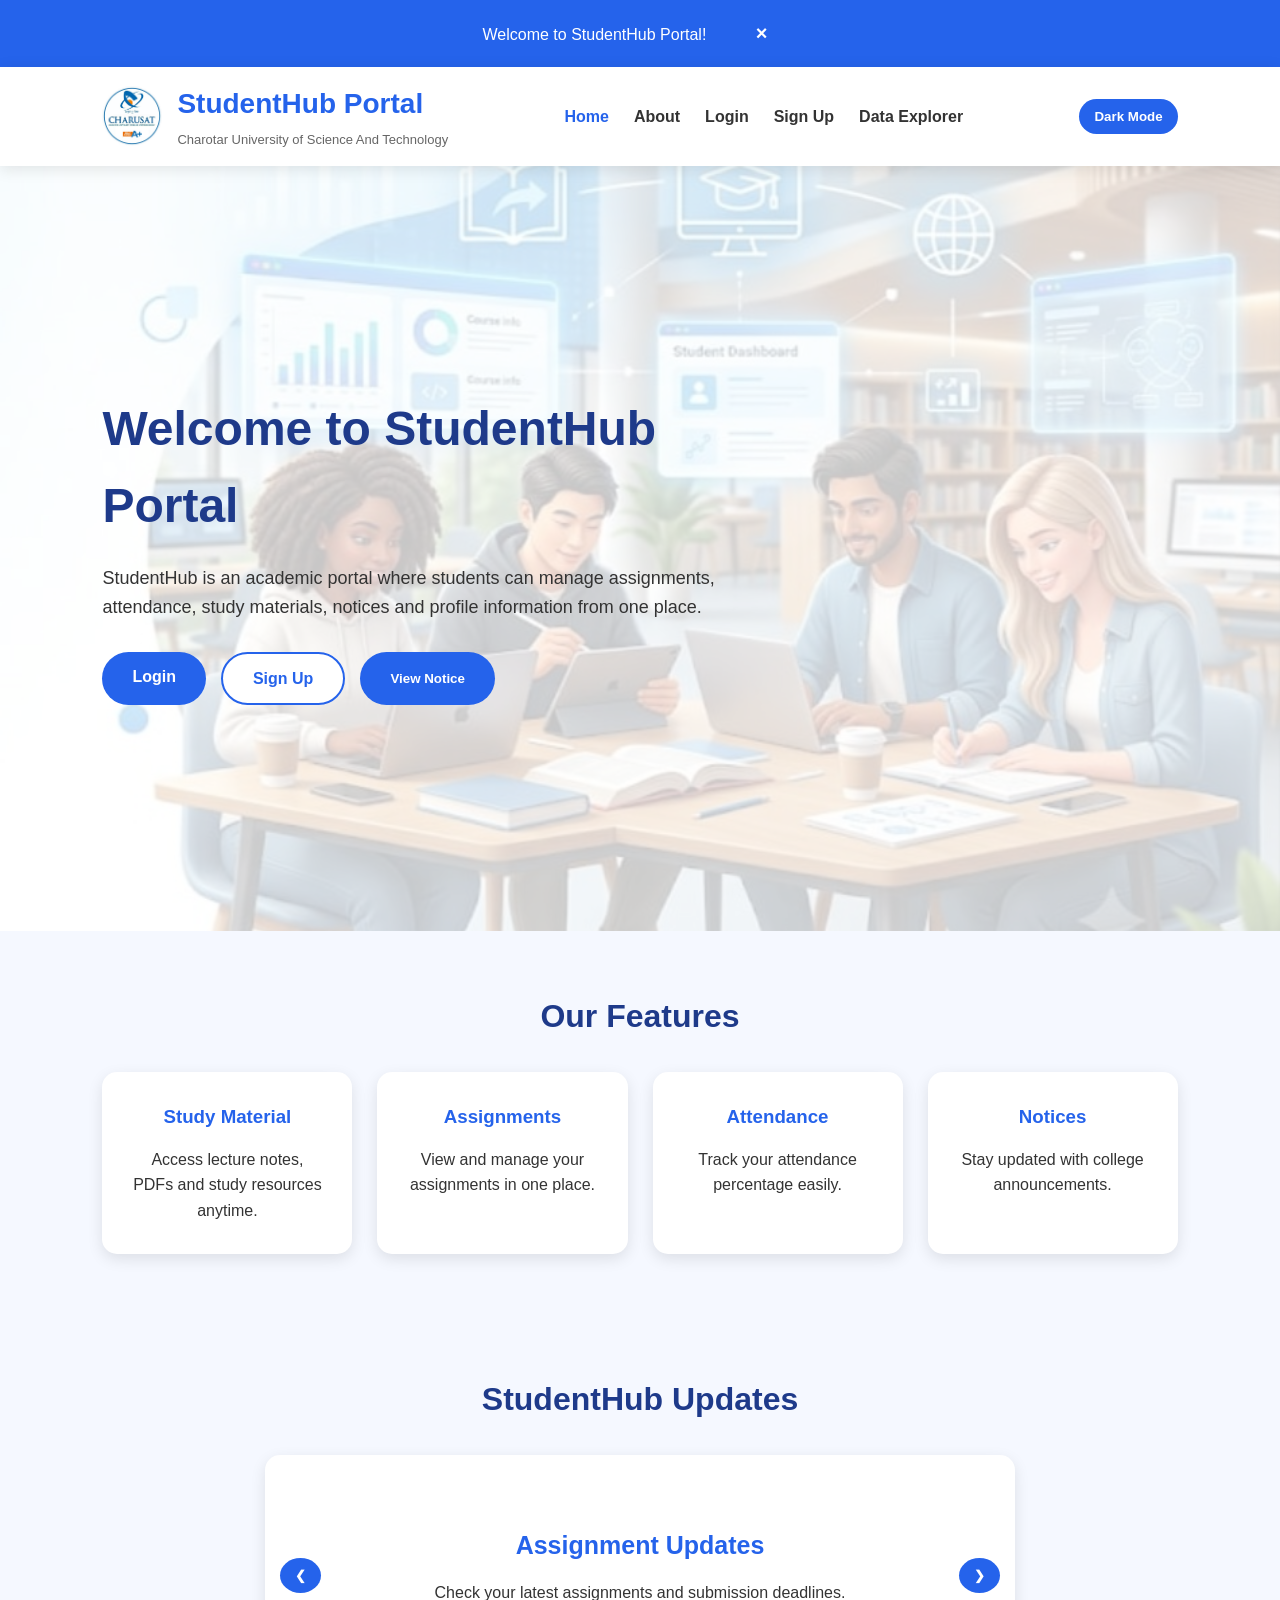
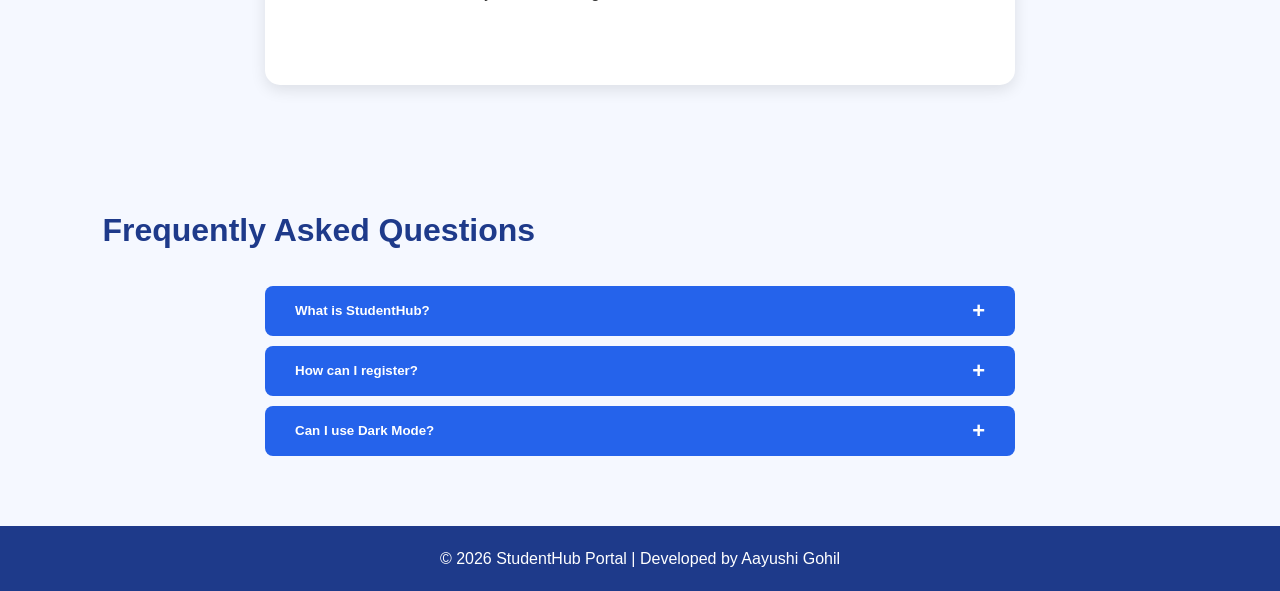
==== commit a65af4ce: "Complete Practical 6 with Fetch API and JSON data" ====
--- a/index.html
+++ b/index.html
@@ -69,7 +69,11 @@
                         Sign Up
                     </a>
                 </li>
-
+                <li>
+                    <a href="practical6.html">
+                        Data Explorer
+                    </a>
+                </li>
             </ul>
 
         </nav>
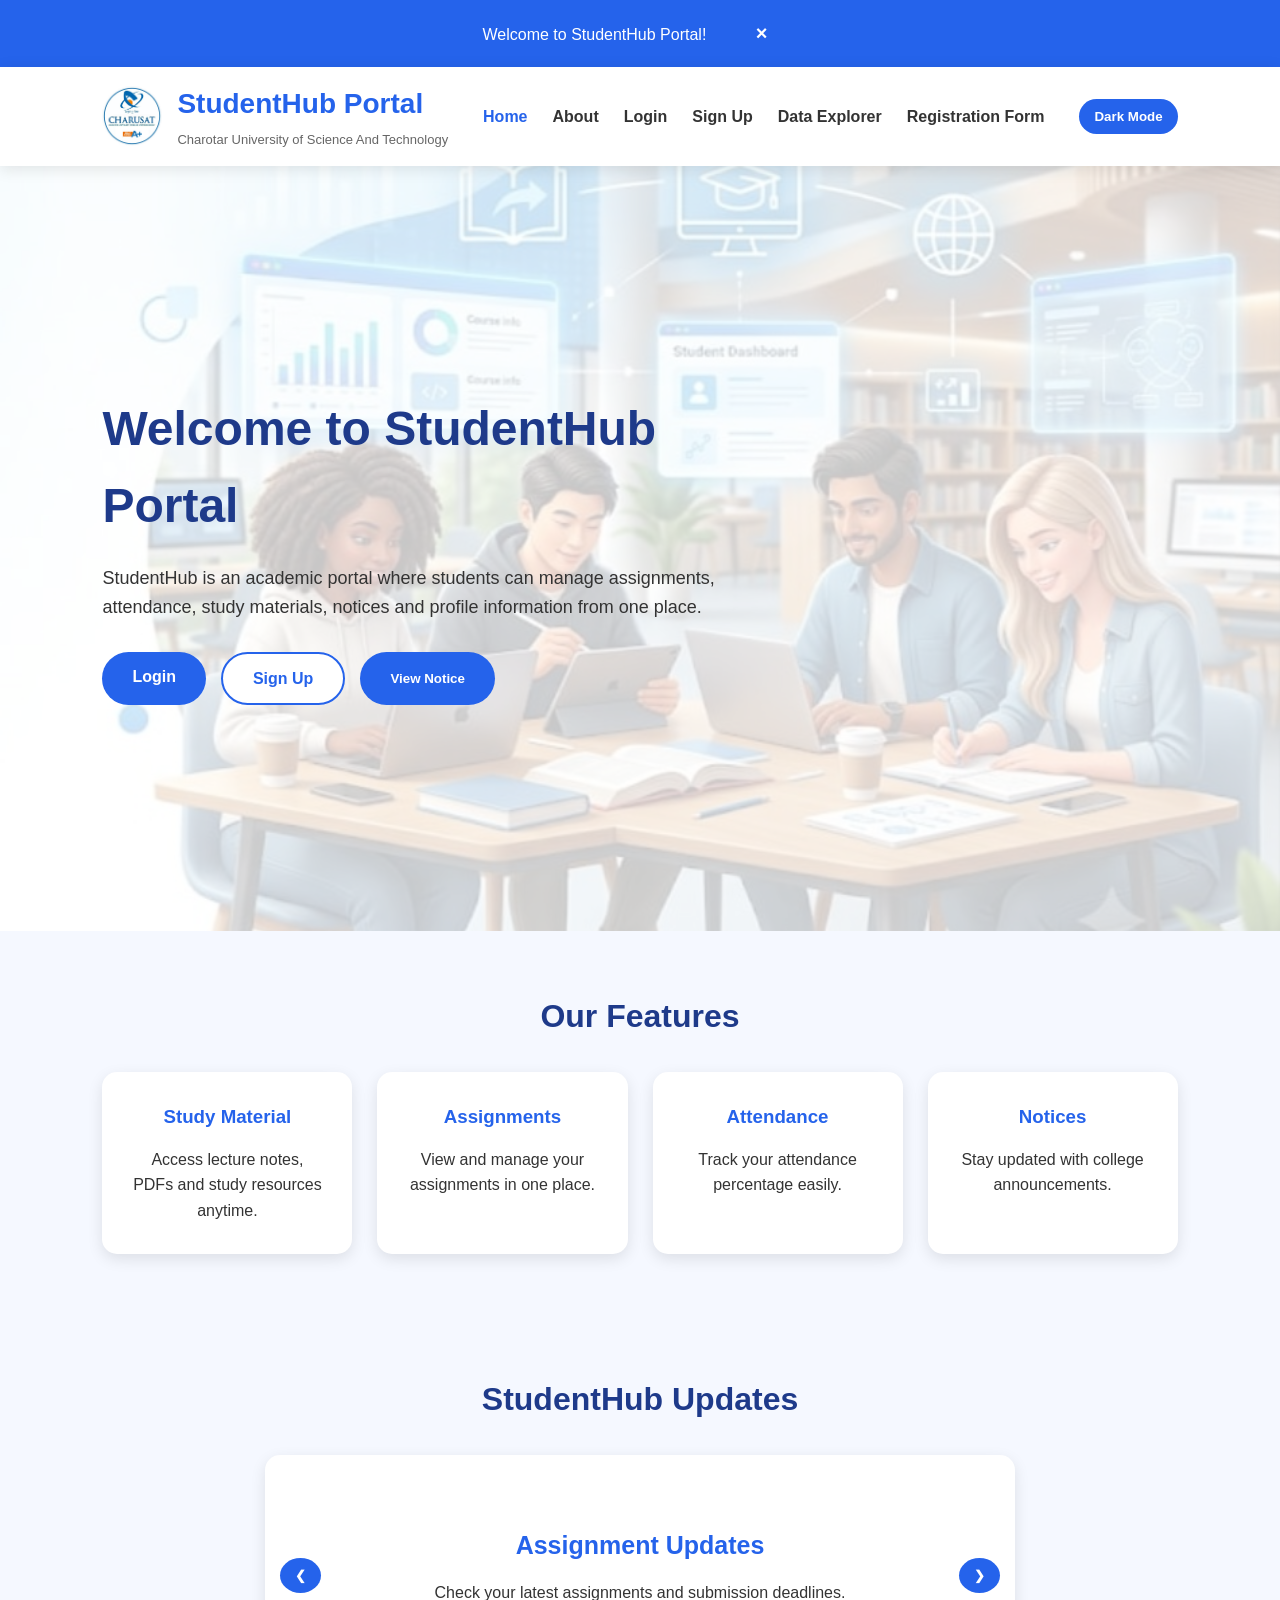
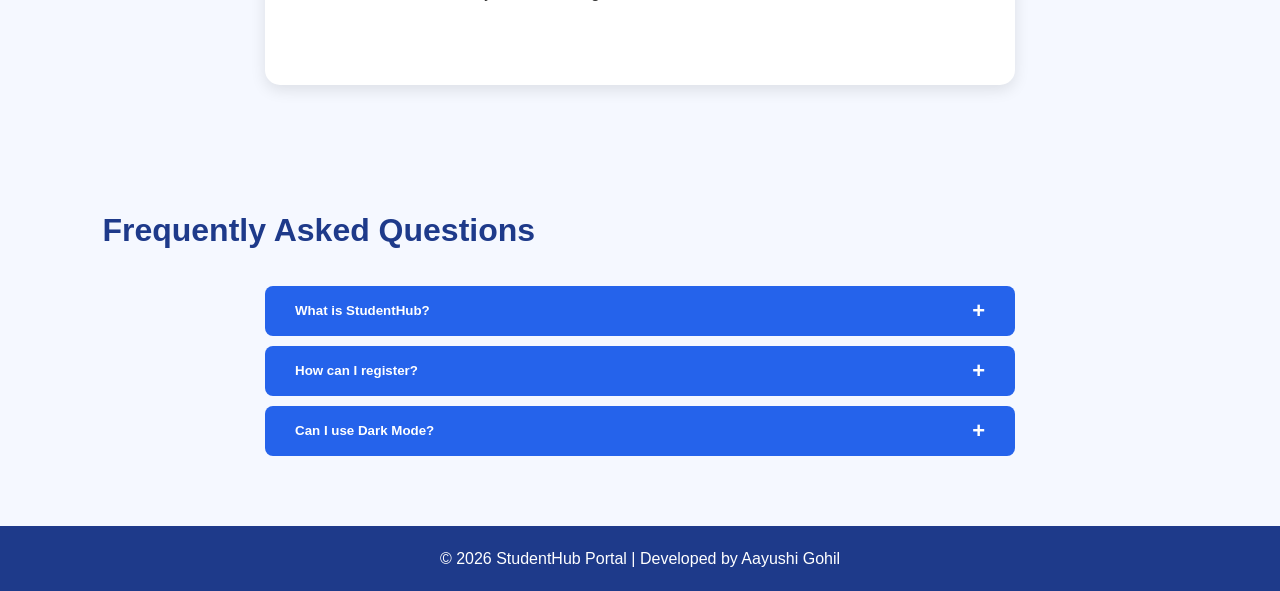
==== commit d5db2ccc: "Complete Practical7" ====
--- a/index.html
+++ b/index.html
@@ -72,6 +72,11 @@
                 <li>
                     <a href="practical6.html">
                         Data Explorer
+                    </a>
+                </li>
+                <li>
+                    <a href="registration.php">
+                        Registration Form
                     </a>
                 </li>
             </ul>
